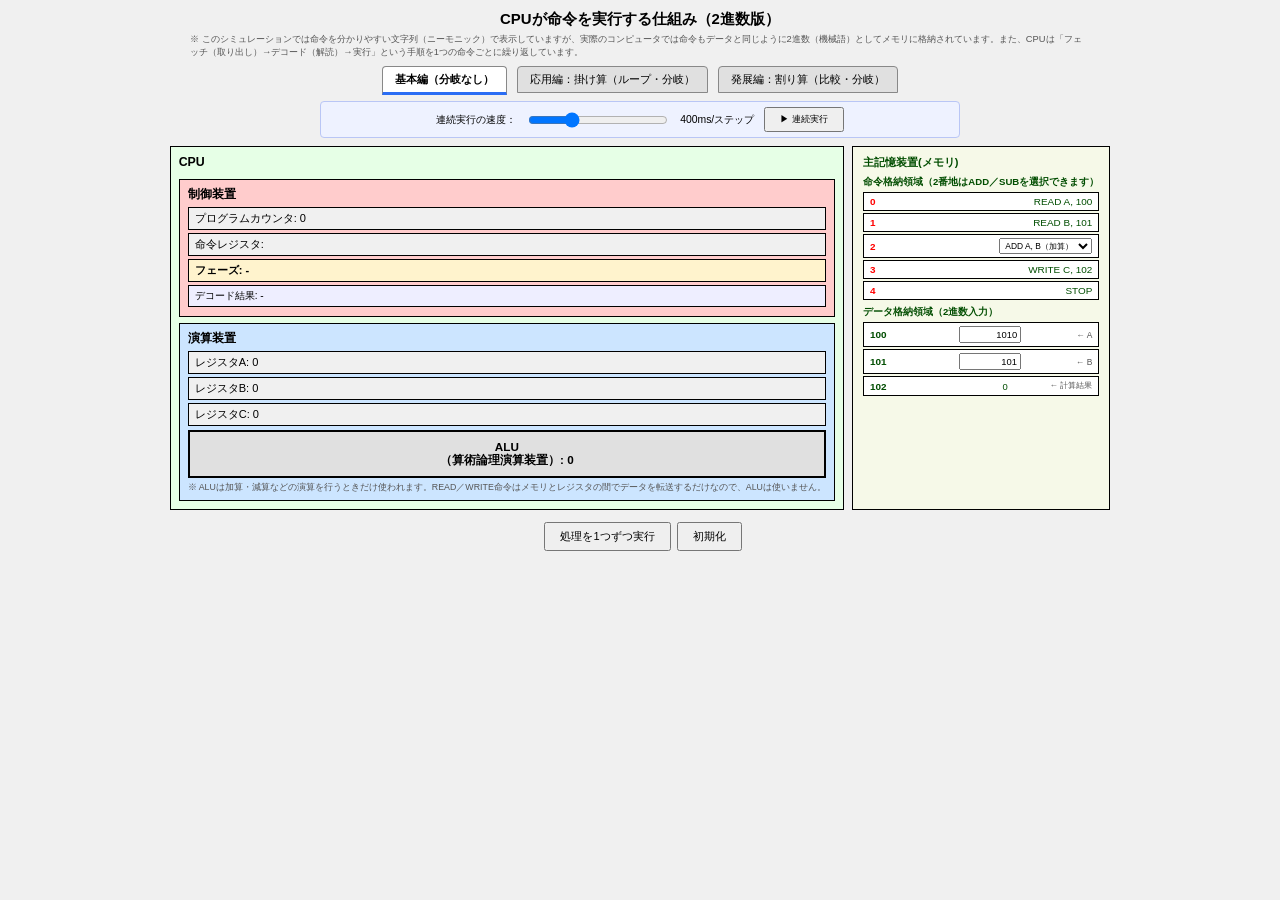
==== calculater.html @ 7f44ec4a "Add files via upload" ====
<!DOCTYPE html>
<html lang="ja">
<head>
<meta charset="UTF-8">
<meta name="viewport" content="width=device-width, initial-scale=1.0">
<title>CPUが命令を実行する仕組み（2進数版）</title>
<style>
    * {box-sizing: border-box;}
    body {font-family: Arial, sans-serif;text-align: center;background-color: #f0f0f0;font-size: 13px;margin: 0;padding: 6px 10px;}
    h1 {font-size: 1.15em;margin: 4px 0;}
    h2 {margin: 0 0 4px;font-size: 0.95em;}
    h3 {margin: 6px 0 3px;font-size: 0.82em;}
    #note {max-width: 900px;margin: 4px auto 0;color: #555;font-size: 0.72em;text-align: left;line-height: 1.35;}
    .tab-buttons {margin-top: 8px;}
    .tab-btn {padding: 5px 12px;margin: 0 3px;font-size: 0.85em;border: 1px solid #888;background-color: #e0e0e0;cursor: pointer;border-radius: 4px 4px 0 0;}
    .tab-btn.active {background-color: #fff;border-bottom: 3px solid #2a6df4;font-weight: bold;}
    .tab-panel[hidden] {display: none;}
    .run-controls {display: flex;align-items: center;justify-content: center;gap: 10px;margin: 6px auto 0;padding: 5px 10px;background-color: #eef2ff;border: 1px solid #b9c6f5;border-radius: 4px;max-width: 640px;font-size: 0.8em;}
    .run-controls input[type="range"] {width: 140px;vertical-align: middle;}
    #playBtn {padding: 4px 14px;font-size: 0.9em;cursor: pointer;}
    .panel-note {max-width: 900px;margin: 6px auto 0;color: #444;font-size: 0.72em;text-align: left;background-color: #fffbe6;border: 1px solid #e0d38a;padding: 5px 8px;border-radius: 4px;line-height: 1.35;}
    .simulation {display: flex;justify-content: center;margin-top: 8px;flex-wrap: wrap;gap: 8px;}
    .cpu-box, .memory-box {border: 1px solid #000;padding: 8px;margin: 0;background-color: #fff;min-width: 175px;text-align: left;}
    .cpu-box {display: flex;flex-direction: column;background-color: #e6ffe6;gap: 6px;}
    .control-unit, .alu-container {border: 1px solid #000;padding: 6px 8px;margin: 0;background-color: #fff;min-width: 165px;}
    .control-unit {background-color: #ffcccc;}
    .alu-container {background-color: #cce5ff;}
    .memory-box {background-color: #f6f9e8;color: #004d00;padding: 8px 10px;font-size: 0.9em;min-width: 230px;}
    .memory-box .memory-cell {display: flex;align-items: center;justify-content: space-between;border: 1px solid #000;padding: 3px 6px;margin: 2px 0;background-color: #fff;font-size: 0.85em;}
    .memory-box .address {width: 34px;color: #ff0000;font-weight: bold;}
    .highlight {animation: blink 1s step-start infinite;}
    @keyframes blink {50% {background-color: yellow;}}
    .memory-box .data-input {display: flex;justify-content: space-between;align-items: center;border: 1px solid #000;padding: 3px 6px;margin: 2px 0;background-color: #fff;font-size: 0.85em;gap: 4px;}
    .memory-box .data-input span:first-child {width: 34px;font-weight: bold;}
    .memory-box .data-input input, .memory-box .data-input span.mem-out {width: 62px;text-align: right;font-size: 0.95em;}
    .op-select {font-family: inherit;font-size: 0.85em;padding: 1px;}
    .register {margin: 3px 0;padding: 3px 6px;border: 1px solid #000;background-color: #f0f0f0;font-size: 0.85em;}
    .phase-indicator {font-weight: bold;background-color: #fff3cd;}
    .decoded-info {font-size: 0.78em;background-color: #eef;text-align: left;}
    .alu {border: 2px solid #000;padding: 8px;margin-top: 4px;text-align: center;font-weight: bold;background-color: #e0e0e0;font-size: 0.9em;}
    .alu-note {font-size: 0.68em;color: #555;margin: 4px 0 0;text-align: left;line-height: 1.3;}
    button.step-btn {padding: 5px 14px;margin-top: 6px;margin-left: 6px;font-size: 0.85em;}
    .button-container {display: flex;justify-content: center;margin-top: 6px;}
</style>
</head>
<body>
<h1>CPUが命令を実行する仕組み（2進数版）</h1>
<p id="note">※ このシミュレーションでは命令を分かりやすい文字列（ニーモニック）で表示していますが、実際のコンピュータでは命令もデータと同じように2進数（機械語）としてメモリに格納されています。また、CPUは「フェッチ（取り出し）→デコード（解読）→実行」という手順を1つの命令ごとに繰り返しています。</p>

<div class="tab-buttons">
    <button id="tabBtnA" class="tab-btn active" onclick="showTab('a')">基本編（分岐なし）</button>
    <button id="tabBtnB" class="tab-btn" onclick="showTab('b')">応用編：掛け算（ループ・分岐）</button>
    <button id="tabBtnC" class="tab-btn" onclick="showTab('c')">発展編：割り算（比較・分岐）</button>
</div>

<div class="run-controls">
    <span>連続実行の速度：</span>
    <input type="range" id="speedRange" min="80" max="1200" step="20" value="400" oninput="onSpeedChange()">
    <span id="speedLabel">400ms/ステップ</span>
    <button id="playBtn" onclick="togglePlay()">▶ 連続実行</button>
</div>

<!-- ================= 基本編 ================= -->
<div id="a_panel" class="tab-panel">
    <div class="simulation">
        <div class="cpu-box">
            <h2>CPU</h2>
            <div class="control-unit">
                <h2>制御装置</h2>
                <div id="a_programCounter" class="register">プログラムカウンタ: <span id="a_pcValue">0</span></div>
                <div id="a_instructionRegister" class="register">命令レジスタ: <span id="a_irValue"></span></div>
                <div class="register phase-indicator">フェーズ: <span id="a_phaseValue">-</span></div>
                <div class="register decoded-info">デコード結果: <span id="a_decodedValue">-</span></div>
            </div>

            <div class="alu-container">
                <h2>演算装置</h2>
                <div id="a_registerA" class="register">レジスタA: <span id="a_valueA">0</span></div>
                <div id="a_registerB" class="register">レジスタB: <span id="a_valueB">0</span></div>
                <div id="a_registerC" class="register">レジスタC: <span id="a_valueC">0</span></div>
                <div id="a_alu" class="alu">ALU <br>（算術論理演算装置）: <span id="a_result">0</span></div>
                <p class="alu-note">※ ALUは加算・減算などの演算を行うときだけ使われます。READ／WRITE命令はメモリとレジスタの間でデータを転送するだけなので、ALUは使いません。</p>
            </div>
        </div>

        <div id="a_memory" class="memory-box">
            <h2>主記憶装置(メモリ)</h2>
            <h3>命令格納領域（2番地はADD／SUBを選択できます）</h3>
            <div class="memory-cell"><span class="address">0</span><span class="instruction">READ A, 100</span></div>
            <div class="memory-cell"><span class="address">1</span><span class="instruction">READ B, 101</span></div>
            <div class="memory-cell"><span class="address">2</span><span class="instruction">
                <select id="a_opSelect" class="op-select">
                    <option value="ADD A, B">ADD A, B（加算）</option>
                    <option value="SUB A, B">SUB A, B（減算）</option>
                </select>
            </span></div>
            <div class="memory-cell"><span class="address">3</span><span class="instruction">WRITE C, 102</span></div>
            <div class="memory-cell"><span class="address">4</span><span class="instruction">STOP</span></div>

            <h3>データ格納領域（2進数入力）</h3>
            <div id="a_dataInput100" class="data-input">
                <span>100</span><input type="text" id="a_mem100" value="1010">
                <span style="width:auto;font-weight:normal;font-size:0.85em;color:#555;">← A</span>
            </div>
            <div id="a_dataInput101" class="data-input">
                <span>101</span><input type="text" id="a_mem101" value="101">
                <span style="width:auto;font-weight:normal;font-size:0.85em;color:#555;">← B</span>
            </div>
            <div id="a_dataInput102" class="data-input">
                <span>102</span><span class="mem-out" id="a_mem102">0</span>
                <span style="width:auto;font-weight:normal;font-size:0.85em;color:#555;">← 計算結果</span>
            </div>
        </div>
    </div>

    <div class="button-container">
        <button class="step-btn" onclick="stopPlay(); simA.next();">処理を1つずつ実行</button>
        <button class="step-btn" onclick="stopPlay(); simA.reset();">初期化</button>
    </div>
</div>

<!-- ================= 応用編 ================= -->
<div id="b_panel" class="tab-panel" hidden>
    <p class="panel-note">※ 応用編では「ACC（レジスタCに加算して累積）」「DEC（レジスタを1減らす）」「JNZ（レジスタが0でなければ指定アドレスへジャンプ）」という命令を追加しています。JNZが実行されると、フェッチの直後に一度更新されたはずのプログラムカウンタ(PC)が、命令の実行結果（レジスタDの値）によって再び書き換えられます。この「PCが書き換わることで同じ命令を繰り返し実行できる」という点が、ループ処理の正体であり、PCレジスタの本当の役割です。このプログラムはB(加算する値)をD(回数)だけレジスタCに繰り返し足し込む処理で、実行のたびにCの値が2進数で増えていく様子が見えます（B×Dの掛け算を足し算の繰り返しで計算しています）。</p>
    <div class="simulation">
        <div class="cpu-box">
            <h2>CPU</h2>
            <div class="control-unit">
                <h2>制御装置</h2>
                <div id="b_programCounter" class="register">プログラムカウンタ: <span id="b_pcValue">0</span></div>
                <div id="b_instructionRegister" class="register">命令レジスタ: <span id="b_irValue"></span></div>
                <div class="register phase-indicator">フェーズ: <span id="b_phaseValue">-</span></div>
                <div class="register decoded-info">デコード結果: <span id="b_decodedValue">-</span></div>
            </div>

            <div class="alu-container">
                <h2>演算装置</h2>
                <div id="b_registerB" class="register">レジスタB（加算する値）: <span id="b_valueB">0</span></div>
                <div id="b_registerC" class="register">レジスタC（累積結果）: <span id="b_valueC">0</span></div>
                <div id="b_registerD" class="register">レジスタD（ループ用カウンタ）: <span id="b_valueD">0</span></div>
                <div id="b_alu" class="alu">ALU <br>（算術論理演算装置）: <span id="b_result">0</span></div>
                <p class="alu-note">※ ALUは加算などの演算を行うときだけ使われます。ACC（Cへ累積）とDEC（1減らす）はALUを使いますが、READ／WRITEはメモリとレジスタの間でデータを転送するだけなのでALUは使いません。</p>
            </div>
        </div>

        <div id="b_memory" class="memory-box">
            <h2>主記憶装置(メモリ)</h2>
            <h3>命令格納領域</h3>
            <div class="memory-cell"><span class="address">0</span><span class="instruction">READ D, 101</span></div>
            <div class="memory-cell"><span class="address">1</span><span class="instruction">READ B, 100</span></div>
            <div class="memory-cell"><span class="address">2</span><span class="instruction">ACC B</span></div>
            <div class="memory-cell"><span class="address">3</span><span class="instruction">DEC D</span></div>
            <div class="memory-cell"><span class="address">4</span><span class="instruction">JNZ D, 2</span></div>
            <div class="memory-cell"><span class="address">5</span><span class="instruction">WRITE C, 102</span></div>
            <div class="memory-cell"><span class="address">6</span><span class="instruction">STOP</span></div>

            <h3>データ格納領域（2進数入力）</h3>
            <div id="b_dataInput100" class="data-input">
                <span>100</span><input type="text" id="b_mem100" value="10">
                <span style="width:auto;font-weight:normal;font-size:0.85em;color:#555;">← 加算する値(B)</span>
            </div>
            <div id="b_dataInput101" class="data-input">
                <span>101</span><input type="text" id="b_mem101" value="11">
                <span style="width:auto;font-weight:normal;font-size:0.85em;color:#555;">← 繰り返し回数(D)</span>
            </div>
            <div id="b_dataInput102" class="data-input">
                <span>102</span><span class="mem-out" id="b_mem102">0</span>
            </div>
        </div>
    </div>

    <div class="button-container">
        <button class="step-btn" onclick="stopPlay(); simB.next();">処理を1つずつ実行</button>
        <button class="step-btn" onclick="stopPlay(); simB.reset();">初期化</button>
    </div>
</div>

<!-- ================= 発展編2（割り算） ================= -->
<div id="c_panel" class="tab-panel" hidden>
    <p class="panel-note">※ 割り算には「JGE（比較して以上ならジャンプ）」「SUBR（引き算した値でレジスタ自身を上書き）」「INC（レジスタを1増やす）」という命令を使います。考え方は「余りが割る数以上である間、引き算を繰り返し、引けた回数を数える」というものです（筆算の代わりに、コンピュータは引き算の繰り返しで割り算をしています）。なお、SUB（基本編）は2つのレジスタの値をCという別のレジスタへ書き出す方式でしたが、このSUBRは1つ目のレジスタ自身を更新する方式です。実際のCPUの命令にも、この2つの書き方（別のレジスタに結果を出す方式／自分自身を更新する方式）の両方が存在します。</p>
    <div class="simulation">
        <div class="cpu-box">
            <h2>CPU</h2>
            <div class="control-unit">
                <h2>制御装置</h2>
                <div id="c_programCounter" class="register">プログラムカウンタ: <span id="c_pcValue">0</span></div>
                <div id="c_instructionRegister" class="register">命令レジスタ: <span id="c_irValue"></span></div>
                <div class="register phase-indicator">フェーズ: <span id="c_phaseValue">-</span></div>
                <div class="register decoded-info">デコード結果: <span id="c_decodedValue">-</span></div>
            </div>

            <div class="alu-container">
                <h2>演算装置</h2>
                <div id="c_registerR" class="register">レジスタR（被除数→余り）: <span id="c_valueR">0</span></div>
                <div id="c_registerB" class="register">レジスタB（除数）: <span id="c_valueB">0</span></div>
                <div id="c_registerQ" class="register">レジスタQ（商）: <span id="c_valueQ">0</span></div>
                <div id="c_alu" class="alu">ALU <br>（算術論理演算装置）: <span id="c_result">0</span></div>
                <p class="alu-note">※ ALUは減算（SUBR）・加算（INC）・比較（JGE）を行うときだけ使われます。READ／WRITEはメモリとレジスタの間でデータを転送するだけなのでALUは使いません。</p>
            </div>
        </div>

        <div id="c_memory" class="memory-box">
            <h2>主記憶装置(メモリ)</h2>
            <h3>命令格納領域</h3>
            <div class="memory-cell"><span class="address">0</span><span class="instruction">READ R, 100</span></div>
            <div class="memory-cell"><span class="address">1</span><span class="instruction">READ B, 101</span></div>
            <div class="memory-cell"><span class="address">2</span><span class="instruction">SUBR R, B</span></div>
            <div class="memory-cell"><span class="address">3</span><span class="instruction">INC Q</span></div>
            <div class="memory-cell"><span class="address">4</span><span class="instruction">JGE R, B, 2</span></div>
            <div class="memory-cell"><span class="address">5</span><span class="instruction">WRITE Q, 102</span></div>
            <div class="memory-cell"><span class="address">6</span><span class="instruction">WRITE R, 103</span></div>
            <div class="memory-cell"><span class="address">7</span><span class="instruction">STOP</span></div>

            <h3>データ格納領域（2進数入力）</h3>
            <div id="c_dataInput100" class="data-input">
                <span>100</span><input type="text" id="c_mem100" value="1101">
                <span style="width:auto;font-weight:normal;font-size:0.85em;color:#555;">← 被除数</span>
            </div>
            <div id="c_dataInput101" class="data-input">
                <span>101</span><input type="text" id="c_mem101" value="100">
                <span style="width:auto;font-weight:normal;font-size:0.85em;color:#555;">← 除数</span>
            </div>
            <div id="c_dataInput102" class="data-input">
                <span>102</span><span class="mem-out" id="c_mem102">0</span>
                <span style="width:auto;font-weight:normal;font-size:0.85em;color:#555;">← 商</span>
            </div>
            <div id="c_dataInput103" class="data-input">
                <span>103</span><span class="mem-out" id="c_mem103">0</span>
                <span style="width:auto;font-weight:normal;font-size:0.85em;color:#555;">← 余り</span>
            </div>
        </div>
    </div>

    <div class="button-container">
        <button class="step-btn" onclick="stopPlay(); simC.next();">処理を1つずつ実行</button>
        <button class="step-btn" onclick="stopPlay(); simC.reset();">初期化</button>
    </div>
</div>

<script>
// ============================================================
// タブ切り替え
// ============================================================
let currentSim = null; // 「連続実行」が対象にするシミュレータ（表示中のタブ）

function showTab(which) {
    stopPlay();
    document.getElementById('a_panel').hidden = (which !== 'a');
    document.getElementById('b_panel').hidden = (which !== 'b');
    document.getElementById('c_panel').hidden = (which !== 'c');
    document.getElementById('tabBtnA').classList.toggle('active', which === 'a');
    document.getElementById('tabBtnB').classList.toggle('active', which === 'b');
    document.getElementById('tabBtnC').classList.toggle('active', which === 'c');
    currentSim = (which === 'a') ? simA : (which === 'b') ? simB : simC;
}

// ============================================================
// 連続実行（速度スケール＋開始/停止）
// ============================================================
let playTimer = null;

function onSpeedChange() {
    const ms = document.getElementById('speedRange').value;
    document.getElementById('speedLabel').innerText = ms + 'ms/ステップ';
    if (playTimer) { // 再生中なら新しい速度で再スタート
        stopPlay(true);
        startPlay();
    }
}

function togglePlay() {
    if (playTimer) { stopPlay(); } else { startPlay(); }
}

function startPlay() {
    if (!currentSim || playTimer) return;
    const delay = parseInt(document.getElementById('speedRange').value, 10);
    document.getElementById('playBtn').innerText = '■ 停止';
    playTimer = setInterval(() => {
        if (!currentSim) { stopPlay(); return; }
        currentSim.next(true);
        if (currentSim.isDone()) { stopPlay(); }
    }, delay);
}

function stopPlay(keepLabel) {
    if (playTimer) { clearInterval(playTimer); playTimer = null; }
    if (!keepLabel) { document.getElementById('playBtn').innerText = '▶ 連続実行'; }
}

// ============================================================
// 命令のデコード（オペコード＋オペランドの意味を日本語で表示）
// ============================================================
function decodeInstruction(text) {
    const parts = text.split(/\s+(.+)/);
    const opcode = parts[0];
    const operands = parts[1] ? parts[1].split(',').map(s => s.trim()) : [];

    switch (opcode) {
        case 'READ':
            return `オペコード：READ（読み込み） ／ 意味：アドレス${operands[1]}の値 → レジスタ${operands[0]}`;
        case 'ADD':
            return `オペコード：ADD（加算） ／ 意味：レジスタ${operands[0]} + レジスタ${operands[1]} → レジスタC`;
        case 'ACC':
            return `オペコード：ACC（累積加算） ／ 意味：レジスタC + レジスタ${operands[0]} → レジスタC（Cを更新）`;
        case 'SUB':
            return `オペコード：SUB（減算） ／ 意味：レジスタ${operands[0]} − レジスタ${operands[1]} → レジスタC`;
        case 'SUBR':
            return `オペコード：SUBR（減算・上書き） ／ 意味：レジスタ${operands[0]} − レジスタ${operands[1]} → レジスタ${operands[0]}（${operands[0]}を更新）`;
        case 'INC':
            return `オペコード：INC（1増やす） ／ 意味：レジスタ${operands[0]} + 1 → レジスタ${operands[0]}`;
        case 'JGE':
            return `オペコード：JGE（以上ならジャンプ） ／ 意味：レジスタ${operands[0]} が レジスタ${operands[1]} 以上なら${operands[2]}番地へジャンプ（PCを書き換える）`;
        case 'WRITE':
            return `オペコード：WRITE（書き込み） ／ 意味：レジスタ${operands[0]}の値 → アドレス${operands[1]}`;
        case 'DEC':
            return `オペコード：DEC（1減らす） ／ 意味：レジスタ${operands[0]} − 1 → レジスタ${operands[0]}`;
        case 'JNZ':
            return `オペコード：JNZ（0でなければジャンプ） ／ 意味：レジスタ${operands[0]}が0でなければ${operands[1]}番地へジャンプ（PCを書き換える）`;
        case 'STOP':
            return `オペコード：STOP（停止） ／ 意味：プログラムの実行を終了`;
        default:
            return '';
    }
}

// ============================================================
// 命令ごとの「実行」フェーズの処理（全タブで共有）
// rel: そのタブ・その命令の実行フェーズ内での相対ステップ番号（0始まり）
// ctx: {$, clearHl, setPhase, highlightDataAddress, advance, finish, silent}
// ============================================================
const OPCODE_HANDLERS = {
    READ(rel, [register, address], ctx) {
        switch (rel) {
            case 0:
                ctx.clearHl();
                ctx.setPhase("③ 実行：メモリからデータを取得");
                ctx.highlightDataAddress(`dataInput${address}`);
                ctx.advance(); break;
            case 1:
                ctx.clearHl();
                ctx.setPhase("③ 実行：レジスタへ格納");
                { const v = ctx.$(`mem${address}`).value.trim();
                  ctx.$(`value${register}`).innerText = v; }
                ctx.$(`register${register}`).classList.add("highlight");
                ctx.finish(); break;
        }
    },
    ADD(rel, [r1, r2], ctx) {
        switch (rel) {
            case 0:
                ctx.clearHl();
                ctx.setPhase(`③ 実行：レジスタ${r1}・${r2}の値をALUへ送る`);
                ctx.$(`register${r1}`).classList.add("highlight");
                ctx.$(`register${r2}`).classList.add("highlight");
                ctx.advance(); break;
            case 1:
                ctx.clearHl();
                ctx.setPhase("③ 実行：ALUで加算");
                { const a = parseInt(ctx.$(`value${r1}`).innerText, 2);
                  const b = parseInt(ctx.$(`value${r2}`).innerText, 2);
                  ctx.$('result').innerText = (a + b).toString(2); }
                ctx.$('alu').classList.add("highlight");
                ctx.advance(); break;
            case 2:
                ctx.clearHl();
                ctx.setPhase("③ 実行：結果をレジスタCへ格納");
                ctx.$('valueC').innerText = ctx.$('result').innerText;
                ctx.$('registerC').classList.add("highlight");
                ctx.finish(); break;
        }
    },
    SUB(rel, [r1, r2], ctx) {
        switch (rel) {
            case 0:
                ctx.clearHl();
                ctx.setPhase(`③ 実行：レジスタ${r1}・${r2}の値をALUへ送る`);
                ctx.$(`register${r1}`).classList.add("highlight");
                ctx.$(`register${r2}`).classList.add("highlight");
                ctx.advance(); break;
            case 1:
                ctx.clearHl();
                ctx.setPhase("③ 実行：ALUで減算");
                { const a = parseInt(ctx.$(`value${r1}`).innerText, 2);
                  const b = parseInt(ctx.$(`value${r2}`).innerText, 2);
                  ctx.$('result').innerText = Math.max(a - b, 0).toString(2); }
                ctx.$('alu').classList.add("highlight");
                ctx.advance(); break;
            case 2:
                ctx.clearHl();
                ctx.setPhase("③ 実行：結果をレジスタCへ格納");
                ctx.$('valueC').innerText = ctx.$('result').innerText;
                ctx.$('registerC').classList.add("highlight");
                ctx.finish(); break;
        }
    },
    SUBR(rel, [destReg, srcReg], ctx) {
        switch (rel) {
            case 0:
                ctx.clearHl();
                ctx.setPhase(`③ 実行：レジスタ${destReg}・${srcReg}の値をALUへ送る`);
                ctx.$(`register${destReg}`).classList.add("highlight");
                ctx.$(`register${srcReg}`).classList.add("highlight");
                ctx.advance(); break;
            case 1:
                ctx.clearHl();
                ctx.setPhase("③ 実行：ALUで減算");
                { const a = parseInt(ctx.$(`value${destReg}`).innerText, 2);
                  const b = parseInt(ctx.$(`value${srcReg}`).innerText, 2);
                  ctx.$('result').innerText = Math.max(a - b, 0).toString(2); }
                ctx.$('alu').classList.add("highlight");
                ctx.advance(); break;
            case 2:
                ctx.clearHl();
                ctx.setPhase(`③ 実行：結果をレジスタ${destReg}へ格納（上書き）`);
                ctx.$(`value${destReg}`).innerText = ctx.$('result').innerText;
                ctx.$(`register${destReg}`).classList.add("highlight");
                ctx.finish(); break;
        }
    },
    INC(rel, [register], ctx) {
        switch (rel) {
            case 0:
                ctx.clearHl();
                ctx.setPhase(`③ 実行：レジスタ${register}の値をALUへ送る`);
                ctx.$(`register${register}`).classList.add("highlight");
                ctx.advance(); break;
            case 1:
                ctx.clearHl();
                ctx.setPhase(`③ 実行：ALUで${register}+1を計算し格納`);
                { const v = parseInt(ctx.$(`value${register}`).innerText, 2);
                  const nv = v + 1;
                  ctx.$(`value${register}`).innerText = nv.toString(2);
                  ctx.$('result').innerText = nv.toString(2); }
                ctx.$('alu').classList.add("highlight");
                ctx.$(`register${register}`).classList.add("highlight");
                ctx.finish(); break;
        }
    },
    JGE(rel, [regA, regB, address], ctx) {
        switch (rel) {
            case 0:
                ctx.clearHl();
                ctx.setPhase(`③ 実行：レジスタ${regA}と${regB}の値を比較`);
                ctx.$(`register${regA}`).classList.add("highlight");
                ctx.$(`register${regB}`).classList.add("highlight");
                ctx.advance(); break;
            case 1: {
                const a = parseInt(ctx.$(`value${regA}`).innerText, 2);
                const b = parseInt(ctx.$(`value${regB}`).innerText, 2);
                ctx.clearHl();
                ctx.$(`register${regA}`).classList.add("highlight");
                ctx.$(`register${regB}`).classList.add("highlight");
                if (a >= b) {
                    ctx.setPhase(`③ 実行：${regA}≧${regB} → PCを${address}番地へ書き換えてジャンプ`);
                    ctx.finish(parseInt(address, 10));
                } else {
                    ctx.setPhase(`③ 実行：${regA}＜${regB} → ジャンプせず次の命令へ`);
                    ctx.finish();
                }
                break;
            }
        }
    },
    ACC(rel, [srcRegister], ctx) {
        switch (rel) {
            case 0:
                ctx.clearHl();
                ctx.setPhase(`③ 実行：レジスタC・${srcRegister}の値をALUへ送る`);
                ctx.$('registerC').classList.add("highlight");
                ctx.$(`register${srcRegister}`).classList.add("highlight");
                ctx.advance(); break;
            case 1:
                ctx.clearHl();
                ctx.setPhase("③ 実行：ALUで加算（Cに累積）");
                { const c = parseInt(ctx.$('valueC').innerText, 2);
                  const s = parseInt(ctx.$(`value${srcRegister}`).innerText, 2);
                  ctx.$('result').innerText = (c + s).toString(2); }
                ctx.$('alu').classList.add("highlight");
                ctx.advance(); break;
            case 2:
                ctx.clearHl();
                ctx.setPhase("③ 実行：更新した値をレジスタCへ格納");
                ctx.$('valueC').innerText = ctx.$('result').innerText;
                ctx.$('registerC').classList.add("highlight");
                ctx.finish(); break;
        }
    },
    WRITE(rel, [register, address], ctx) {
        switch (rel) {
            case 0:
                ctx.clearHl();
                ctx.setPhase("③ 実行：レジスタの値を読み出す");
                ctx.$(`register${register}`).classList.add("highlight");
                ctx.advance(); break;
            case 1:
                ctx.clearHl();
                ctx.setPhase("③ 実行：メモリへ書き込み");
                { const v = ctx.$(`value${register}`).innerText;
                  ctx.$(`mem${address}`).innerText = v; }
                ctx.highlightDataAddress(`dataInput${address}`);
                ctx.finish(); break;
        }
    },
    DEC(rel, [register], ctx) {
        switch (rel) {
            case 0:
                ctx.clearHl();
                ctx.setPhase(`③ 実行：レジスタ${register}の値をALUへ送る`);
                ctx.$(`register${register}`).classList.add("highlight");
                ctx.advance(); break;
            case 1:
                ctx.clearHl();
                ctx.setPhase(`③ 実行：ALUで${register}−1を計算し格納`);
                { const v = parseInt(ctx.$(`value${register}`).innerText, 2);
                  const nv = Math.max(v - 1, 0);
                  ctx.$(`value${register}`).innerText = nv.toString(2);
                  ctx.$('result').innerText = nv.toString(2); }
                ctx.$('alu').classList.add("highlight");
                ctx.$(`register${register}`).classList.add("highlight");
                ctx.finish(); break;
        }
    },
    JNZ(rel, [register, address], ctx) {
        switch (rel) {
            case 0:
                ctx.clearHl();
                ctx.setPhase(`③ 実行：レジスタ${register}が0かどうかを確認`);
                ctx.$(`register${register}`).classList.add("highlight");
                ctx.advance(); break;
            case 1: {
                const v = parseInt(ctx.$(`value${register}`).innerText, 2);
                ctx.clearHl();
                ctx.$(`register${register}`).classList.add("highlight");
                if (v !== 0) {
                    ctx.setPhase(`③ 実行：${register}≠0 → PCを${address}番地へ書き換えてジャンプ`);
                    ctx.finish(parseInt(address, 10));
                } else {
                    ctx.setPhase(`③ 実行：${register}=0 → ジャンプせず次の命令へ`);
                    ctx.finish();
                }
                break;
            }
        }
    },
    STOP(rel, operands, ctx) {
        switch (rel) {
            case 0:
                ctx.clearHl();
                ctx.finish();
                if (ctx.silent) {
                    ctx.setPhase("③ 実行：プログラムの実行を終了（自動停止しました）");
                } else {
                    ctx.setPhase("③ 実行：プログラムの実行を終了");
                    alert("プログラムが終了しました。");
                }
                break;
        }
    }
};

// ============================================================
// シミュレータ本体（prefixごとに独立した状態を持つ）
// instructions の各要素は 文字列 または 関数（呼び出すと現在の文字列を返す＝プルダウン対応）
// ============================================================
function createSimulator(prefix, instructions, registers, resetDefaults) {
    let step = 0;
    let subStep = 0;
    let currentInstrText = '';
    const $ = id => document.getElementById(prefix + id);
    const panel = document.getElementById(prefix + 'panel');

    function resolveInstr(idx) {
        const raw = instructions[idx];
        return (typeof raw === 'function') ? raw() : raw;
    }

    function clearHl() {
        panel.querySelectorAll('.highlight').forEach(el => el.classList.remove('highlight'));
    }
    function setPhase(text) { $('phaseValue').innerText = text; }
    function highlightMemory(address) {
        const cell = panel.querySelector(`.memory-box .memory-cell:nth-child(${address + 3})`);
        if (cell) cell.classList.add('highlight');
    }
    function highlightDataAddress(id) {
        clearHl();
        const t = $(id);
        if (t) t.classList.add('highlight');
    }

    function next(silent) {
        const pcValueEl = $('pcValue');
        const irValueEl = $('irValue');
        const decodedValueEl = $('decodedValue');
        const pcEl = $('programCounter');
        const irEl = $('instructionRegister');

        if (step >= instructions.length) {
            if (!silent) { alert("プログラムが終了しました。"); }
            return;
        }
        const currentPC = step;

        // ---- 共通のフェッチ・デコード処理 ----
        if (subStep <= 4) {
            switch (subStep) {
                case 0:
                    clearHl();
                    setPhase("① フェッチ：PCが指す命令アドレスを確認");
                    pcEl.classList.add("highlight");
                    subStep++; return;
                case 1:
                    clearHl();
                    setPhase("① フェッチ：メモリから命令を読み出す");
                    highlightMemory(currentPC);
                    subStep++; return;
                case 2:
                    clearHl();
                    setPhase("① フェッチ：命令レジスタ(IR)へ格納");
                    currentInstrText = resolveInstr(currentPC);
                    irValueEl.innerText = currentInstrText;
                    irEl.classList.add("highlight");
                    subStep++; return;
                case 3:
                    clearHl();
                    setPhase("① フェッチ完了：PCを次の命令アドレスへ更新");
                    pcValueEl.innerText = currentPC + 1;
                    pcEl.classList.add("highlight");
                    subStep++; return;
                case 4:
                    clearHl();
                    setPhase("② デコード：命令を解読中");
                    decodedValueEl.innerText = decodeInstruction(currentInstrText);
                    irEl.classList.add("highlight");
                    subStep++; return;
            }
        }

        // ---- 命令ごとの実行処理 ----
        const text = currentInstrText;
        const parts = text.split(/\s+(.+)/);
        const opcode = parts[0];
        const operands = parts[1] ? parts[1].split(',').map(s => s.trim()) : [];
        const relStep = subStep - 5;

        function finish(nextIndexOverride) {
            const n = (nextIndexOverride !== undefined) ? nextIndexOverride : currentPC + 1;
            step = n;
            pcValueEl.innerText = n;
            subStep = 0;
            decodedValueEl.innerText = '-';
        }
        function advance() { subStep++; }

        const handler = OPCODE_HANDLERS[opcode];
        if (handler) {
            handler(relStep, operands, { $, clearHl, setPhase, highlightDataAddress, advance, finish, silent: !!silent });
        }
    }

    function reset() {
        step = 0; subStep = 0; clearHl();
        $('pcValue').innerText = '0';
        $('irValue').innerText = '';
        $('phaseValue').innerText = '-';
        $('decodedValue').innerText = '-';
        registers.forEach(r => { $(`value${r}`).innerText = '0'; });
        $('result').innerText = '0';
        resetDefaults.forEach(id => { $(id).innerText = '0'; });
    }

    function isDone() { return step >= instructions.length; }

    return { next, reset, isDone };
}

// ============================================================
// 基本編（分岐なし・シーケンシャル実行のみ／2番地はADD・SUBを選択式に）
// ============================================================
const simA = createSimulator(
    'a_',
    ["READ A, 100", "READ B, 101", () => document.getElementById('a_opSelect').value, "WRITE C, 102", "STOP"],
    ['A', 'B', 'C'],
    ['mem102']
);

// ============================================================
// 応用編（ループ／分岐：DEC・JNZでPCを書き換える）
// ============================================================
const simB = createSimulator(
    'b_',
    ["READ D, 101", "READ B, 100", "ACC B", "DEC D", "JNZ D, 2", "WRITE C, 102", "STOP"],
    ['B', 'C', 'D'],
    ['mem102']
);

// ============================================================
// 発展編2（割り算：繰り返し引き算＋比較分岐でR÷Bの商Qと余りRを求める）
// ============================================================
const simC = createSimulator(
    'c_',
    ["READ R, 100", "READ B, 101", "SUBR R, B", "INC Q", "JGE R, B, 2", "WRITE Q, 102", "WRITE R, 103", "STOP"],
    ['R', 'B', 'Q'],
    ['mem102', 'mem103']
);

// 初期タブ（基本編）を連続実行の対象に設定
currentSim = simA;
</script>
</body>
</html>
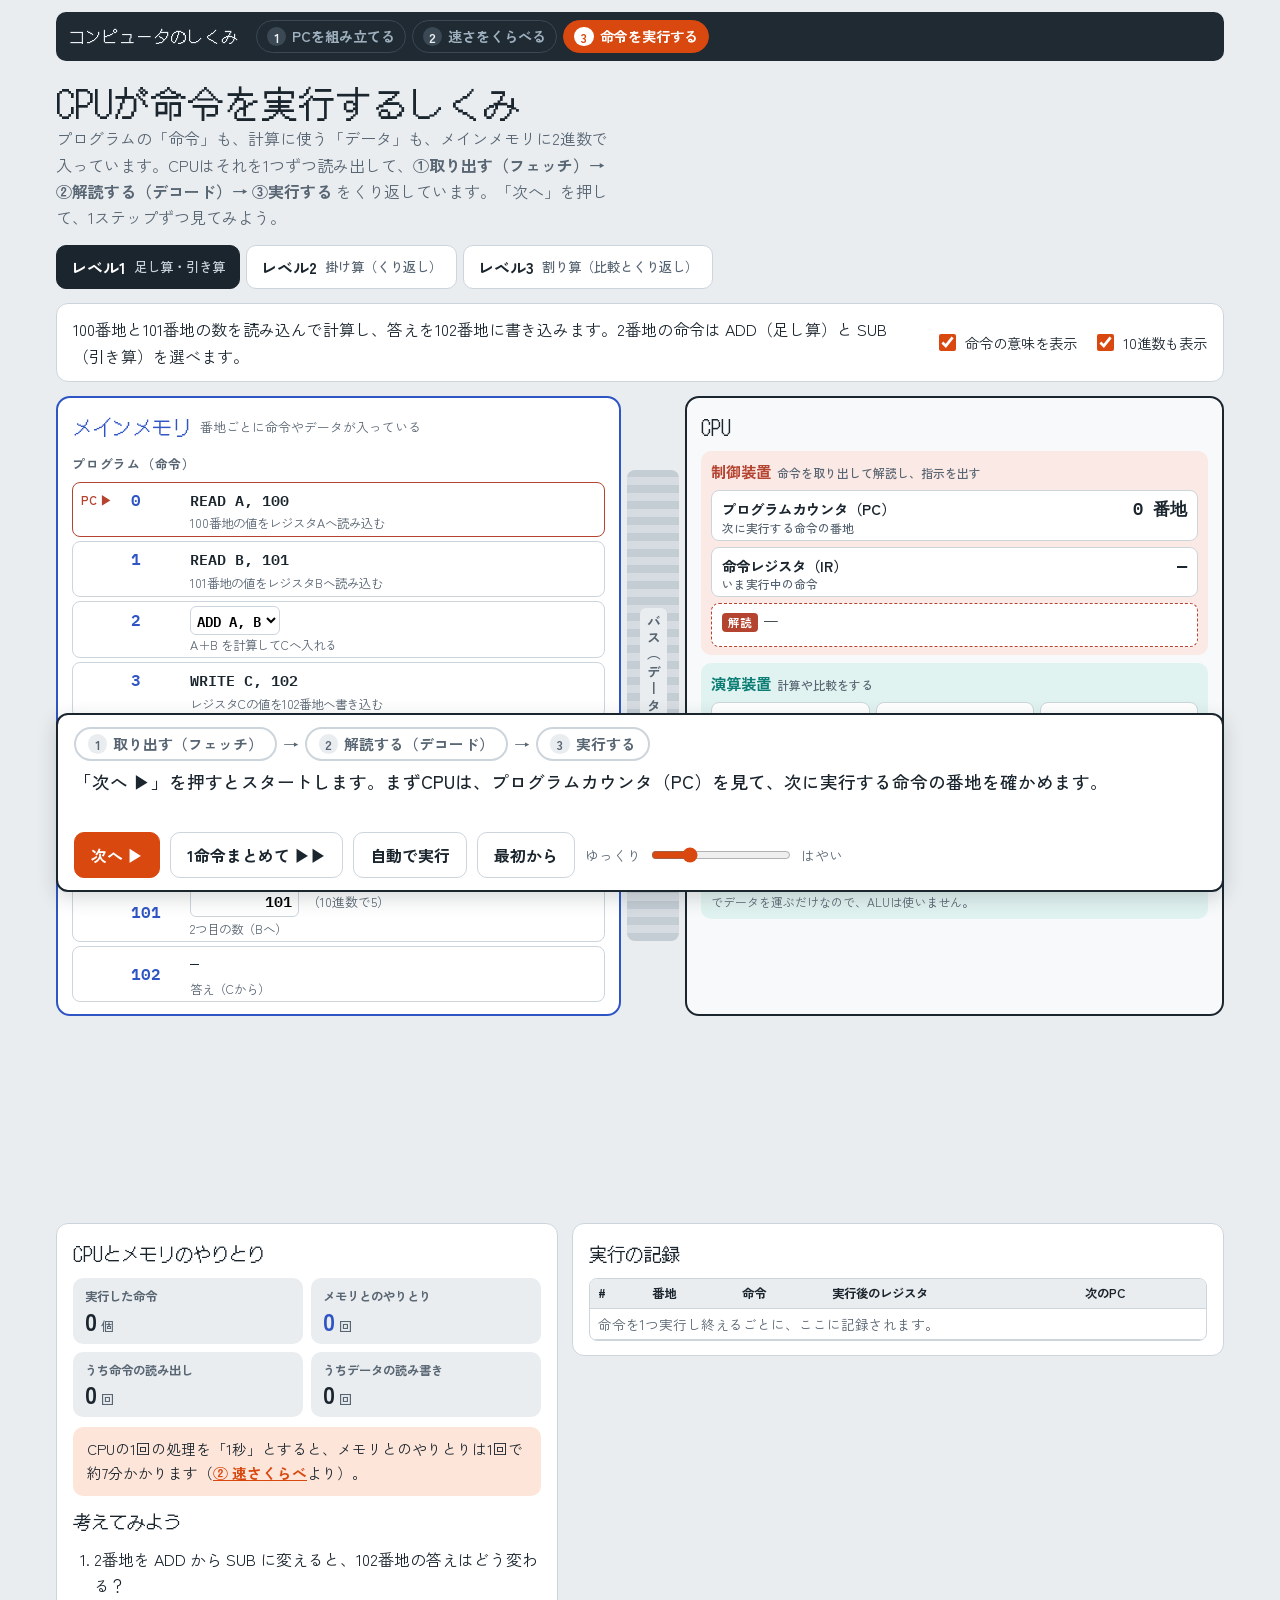
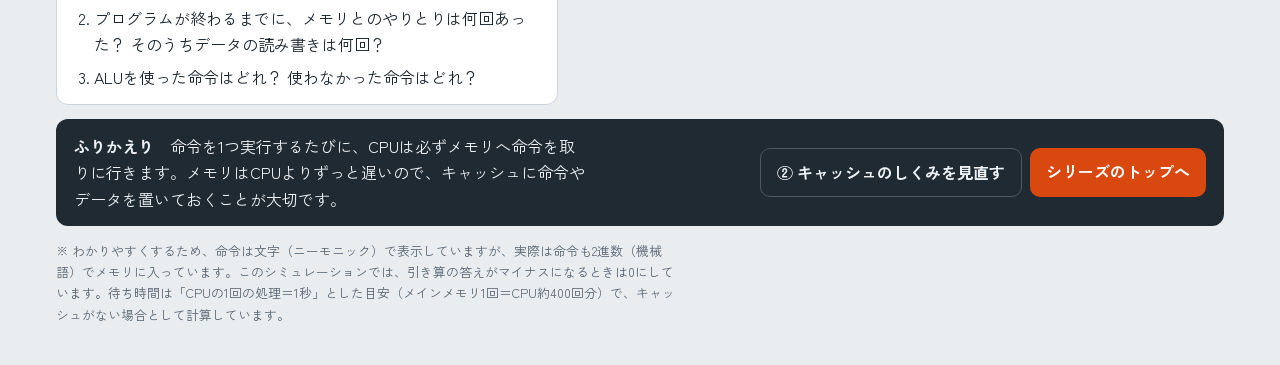
==== commit 3900578b: "Add files via upload" ====
--- a/calculater.html
+++ b/calculater.html
@@ -1,712 +1,761 @@
 <!DOCTYPE html>
 <html lang="ja">
 <head>
-<meta charset="UTF-8">
-<meta name="viewport" content="width=device-width, initial-scale=1.0">
-<title>CPUが命令を実行する仕組み（2進数版）</title>
+<meta charset="utf-8">
+<meta name="viewport" content="width=device-width, initial-scale=1, viewport-fit=cover">
+<meta name="description" content="CPUがメインメモリから命令とデータを読み出し、フェッチ・デコード・実行をくり返す様子を1ステップずつ見られるシミュレータ">
+<title>CPUが命令を実行するしくみ</title>
+<link rel="preconnect" href="https://fonts.googleapis.com">
+<link rel="preconnect" href="https://fonts.gstatic.com" crossorigin>
+<link rel="stylesheet" href="https://fonts.googleapis.com/css2?family=DotGothic16&family=IBM+Plex+Mono:wght@500;600&family=Zen+Kaku+Gothic+New:wght@400;500;700&display=swap">
 <style>
-    * {box-sizing: border-box;}
-    body {font-family: Arial, sans-serif;text-align: center;background-color: #f0f0f0;font-size: 13px;margin: 0;padding: 6px 10px;}
-    h1 {font-size: 1.15em;margin: 4px 0;}
-    h2 {margin: 0 0 4px;font-size: 0.95em;}
-    h3 {margin: 6px 0 3px;font-size: 0.82em;}
-    #note {max-width: 900px;margin: 4px auto 0;color: #555;font-size: 0.72em;text-align: left;line-height: 1.35;}
-    .tab-buttons {margin-top: 8px;}
-    .tab-btn {padding: 5px 12px;margin: 0 3px;font-size: 0.85em;border: 1px solid #888;background-color: #e0e0e0;cursor: pointer;border-radius: 4px 4px 0 0;}
-    .tab-btn.active {background-color: #fff;border-bottom: 3px solid #2a6df4;font-weight: bold;}
-    .tab-panel[hidden] {display: none;}
-    .run-controls {display: flex;align-items: center;justify-content: center;gap: 10px;margin: 6px auto 0;padding: 5px 10px;background-color: #eef2ff;border: 1px solid #b9c6f5;border-radius: 4px;max-width: 640px;font-size: 0.8em;}
-    .run-controls input[type="range"] {width: 140px;vertical-align: middle;}
-    #playBtn {padding: 4px 14px;font-size: 0.9em;cursor: pointer;}
-    .panel-note {max-width: 900px;margin: 6px auto 0;color: #444;font-size: 0.72em;text-align: left;background-color: #fffbe6;border: 1px solid #e0d38a;padding: 5px 8px;border-radius: 4px;line-height: 1.35;}
-    .simulation {display: flex;justify-content: center;margin-top: 8px;flex-wrap: wrap;gap: 8px;}
-    .cpu-box, .memory-box {border: 1px solid #000;padding: 8px;margin: 0;background-color: #fff;min-width: 175px;text-align: left;}
-    .cpu-box {display: flex;flex-direction: column;background-color: #e6ffe6;gap: 6px;}
-    .control-unit, .alu-container {border: 1px solid #000;padding: 6px 8px;margin: 0;background-color: #fff;min-width: 165px;}
-    .control-unit {background-color: #ffcccc;}
-    .alu-container {background-color: #cce5ff;}
-    .memory-box {background-color: #f6f9e8;color: #004d00;padding: 8px 10px;font-size: 0.9em;min-width: 230px;}
-    .memory-box .memory-cell {display: flex;align-items: center;justify-content: space-between;border: 1px solid #000;padding: 3px 6px;margin: 2px 0;background-color: #fff;font-size: 0.85em;}
-    .memory-box .address {width: 34px;color: #ff0000;font-weight: bold;}
-    .highlight {animation: blink 1s step-start infinite;}
-    @keyframes blink {50% {background-color: yellow;}}
-    .memory-box .data-input {display: flex;justify-content: space-between;align-items: center;border: 1px solid #000;padding: 3px 6px;margin: 2px 0;background-color: #fff;font-size: 0.85em;gap: 4px;}
-    .memory-box .data-input span:first-child {width: 34px;font-weight: bold;}
-    .memory-box .data-input input, .memory-box .data-input span.mem-out {width: 62px;text-align: right;font-size: 0.95em;}
-    .op-select {font-family: inherit;font-size: 0.85em;padding: 1px;}
-    .register {margin: 3px 0;padding: 3px 6px;border: 1px solid #000;background-color: #f0f0f0;font-size: 0.85em;}
-    .phase-indicator {font-weight: bold;background-color: #fff3cd;}
-    .decoded-info {font-size: 0.78em;background-color: #eef;text-align: left;}
-    .alu {border: 2px solid #000;padding: 8px;margin-top: 4px;text-align: center;font-weight: bold;background-color: #e0e0e0;font-size: 0.9em;}
-    .alu-note {font-size: 0.68em;color: #555;margin: 4px 0 0;text-align: left;line-height: 1.3;}
-    button.step-btn {padding: 5px 14px;margin-top: 6px;margin-left: 6px;font-size: 0.85em;}
-    .button-container {display: flex;justify-content: center;margin-top: 6px;}
+/* Layout: 左にメインメモリ、中央にバス、右にCPU。下に「いま起きていること」と記録。シリーズ共通の配色 */
+:root {
+  --paper: #e9edf0; --panel: #ffffff; --ink: #1b252e; --muted: #586572; --line: #cdd5dc;
+  --accent: #d9480f; --accent-soft: #fde6d9; --ok: #2b8a3e; --bad: #c92a2a; --bad-soft: #fbe4e4;
+  --hud: #1f2a33; --hud-ink: #eef2f5; --hud-muted: #9fb0be;
+  --mem: #2f55c4; --mem-soft: #e6ecfb; --ctrl: #b4432f; --ctrl-soft: #fbe9e5; --alu: #0a7d74; --alu-soft: #e1f3f1;
+  --hl: #ffd43b; --hl-soft: #fff4c2;
+  --f-display: "DotGothic16", "Zen Kaku Gothic New", "Hiragino Sans", "Yu Gothic", sans-serif;
+  --f-body: "Zen Kaku Gothic New", "Hiragino Sans", "Yu Gothic", "Meiryo", sans-serif;
+  --f-code: "IBM Plex Mono", "Consolas", "Menlo", monospace;
+  color-scheme: light;
+}
+* { box-sizing: border-box; }
+html, body { margin: 0; }
+[hidden] { display: none !important; }
+body { background: var(--paper); color: var(--ink); font-family: var(--f-body); font-size: 16px; line-height: 1.65; }
+button, input, select { font: inherit; }
+.num { font-variant-numeric: tabular-nums; }
+.wrap { max-width: 1200px; margin: 0 auto; padding-inline: 16px; padding-block: 12px 40px; display: grid; gap: 14px; }
+
+.series { background: var(--hud); color: var(--hud-ink); border-radius: 10px; padding: 8px 12px; display: flex; flex-wrap: wrap; align-items: center; gap: 6px 14px; }
+.series .home { color: var(--hud-ink); font-family: var(--f-display); text-decoration: none; font-size: 1.05rem; margin-right: 4px; }
+.series ol { list-style: none; margin: 0; padding: 0; display: flex; flex-wrap: wrap; gap: 6px; }
+.series a.step { display: inline-flex; align-items: center; gap: 6px; color: var(--hud-muted); text-decoration: none; padding: 4px 10px; border-radius: 99px; font-size: .88rem; font-weight: 700; border: 1px solid #3b4955; }
+.series a.step b { display: inline-grid; place-items: center; width: 1.5em; height: 1.5em; border-radius: 50%; background: #3b4955; color: var(--hud-ink); font-size: .8rem; }
+.series a.step[aria-current="page"] { color: #fff; background: var(--accent); border-color: var(--accent); }
+.series a.step[aria-current="page"] b { background: #fff; color: var(--accent); }
+.series a:focus-visible { outline: 3px solid var(--hl); outline-offset: 2px; }
+
+h1 { font-family: var(--f-display); font-weight: 400; font-size: clamp(1.6rem, 4vw, 2.3rem); line-height: 1.25; margin: 4px 0 0; text-wrap: balance; }
+.lead { margin: 0; color: var(--muted); max-width: 70ch; }
+
+.tabs { display: flex; flex-wrap: wrap; gap: 6px; }
+.tab { border: 1px solid var(--line); background: var(--panel); color: var(--ink); padding: 8px 14px; border-radius: 10px; font-weight: 700; cursor: pointer; display: inline-flex; gap: 8px; align-items: center; }
+.tab small { font-weight: 500; color: var(--muted); }
+.tab[aria-selected="true"] { background: var(--ink); color: #fff; border-color: var(--ink); }
+.tab[aria-selected="true"] small { color: #c9d3dc; }
+.tab:focus-visible, .btn:focus-visible, select:focus-visible, input:focus-visible { outline: 3px solid var(--hl); outline-offset: 2px; }
+
+.mission { background: var(--panel); border: 1px solid var(--line); border-radius: 12px; padding: 12px 16px; display: flex; flex-wrap: wrap; gap: 8px 18px; align-items: center; }
+.mission p { margin: 0; flex: 1 1 32ch; }
+.mission .opts { display: flex; flex-wrap: wrap; gap: 6px 16px; font-size: .9rem; }
+.mission label { display: inline-flex; gap: 6px; align-items: center; cursor: pointer; }
+.mission input[type=checkbox] { accent-color: var(--accent); width: 17px; height: 17px; }
+
+/* ---- シミュレータ ---- */
+.sim { position: relative; display: grid; grid-template-columns: minmax(0, 1.05fr) 64px minmax(0, 1fr); gap: 0; align-items: stretch; }
+.box { background: var(--panel); border: 2px solid var(--line); border-radius: 14px; padding: 12px 14px; display: grid; gap: 8px; align-content: start; min-width: 0; }
+.box > h2 { margin: 0; font-family: var(--f-display); font-weight: 400; font-size: 1.25rem; display: flex; align-items: center; gap: 8px; }
+.box > h2 small { font-family: var(--f-body); font-size: .8rem; color: var(--muted); }
+.mem { border-color: var(--mem); }
+.mem > h2 { color: var(--mem); }
+.cpu { border-color: var(--ink); background: #f7f9fa; }
+.area { font-size: .8rem; font-weight: 700; color: var(--muted); letter-spacing: .06em; margin-top: 2px; }
+.cells { list-style: none; margin: 0; padding: 0; display: grid; gap: 4px; }
+.cell { display: grid; grid-template-columns: 2.6rem 3.2rem minmax(0, 1fr); gap: 2px 8px; align-items: center; border: 1px solid var(--line); border-radius: 8px; padding: 4px 8px; background: var(--panel); min-height: 2.4rem; position: relative; transition: background .2s, border-color .2s; }
+.cell .pcm { font-size: .72rem; font-weight: 700; color: var(--ctrl); visibility: hidden; white-space: nowrap; }
+.cell.pc .pcm { visibility: visible; }
+.cell.pc { border-color: var(--ctrl); }
+.cell .addr { font-family: var(--f-code); font-weight: 600; color: var(--mem); }
+.cell .code { font-family: var(--f-code); font-weight: 600; font-size: .95rem; white-space: nowrap; }
+.cell .mean { grid-column: 3; font-size: .78rem; color: var(--muted); line-height: 1.35; }
+.hide-mean .cell .mean { display: none; }
+.cell select { font-family: var(--f-code); font-weight: 600; font-size: .9rem; padding: 1px 2px; border: 1px solid var(--line); border-radius: 6px; background: #fff; }
+.dcell { grid-template-columns: 2.6rem 3.2rem minmax(0, 1fr); }
+.dval { display: flex; flex-wrap: wrap; gap: 4px 8px; align-items: center; min-width: 0; }
+.dval input { width: 7.2em; font-family: var(--f-code); font-weight: 600; font-size: .95rem; padding: 2px 6px; border: 1px solid var(--line); border-radius: 6px; text-align: right; }
+.dval input.invalid { border-color: var(--bad); background: var(--bad-soft); }
+.dval input:disabled { background: var(--paper); color: var(--ink); }
+.dval .out { font-family: var(--f-code); font-weight: 600; font-size: .95rem; min-width: 4em; }
+.dval .dec { font-size: .8rem; color: var(--muted); }
+.dval .role { font-size: .78rem; color: var(--muted); flex-basis: 100%; line-height: 1.3; }
+.hide-dec .dec { display: none; }
+
+.bus { position: relative; display: grid; place-items: center; }
+.bus::before { content: ""; position: absolute; left: 6px; right: 6px; top: 12%; bottom: 12%; background: repeating-linear-gradient(0deg, #c4ccd4 0 8px, #d6dce2 8px 16px); border-radius: 8px; }
+.bus span { position: relative; writing-mode: vertical-rl; font-weight: 700; font-size: .85rem; color: var(--muted); background: var(--paper); padding: 6px 2px; border-radius: 6px; letter-spacing: .2em; }
+
+.unit { border-radius: 10px; padding: 8px 10px; display: grid; gap: 6px; }
+.unit h3 { margin: 0; font-size: .95rem; display: flex; align-items: baseline; gap: 6px; }
+.unit h3 small { font-weight: 500; font-size: .75rem; color: var(--muted); }
+.ctrl { background: var(--ctrl-soft); }
+.ctrl h3 { color: var(--ctrl); }
+.calc { background: var(--alu-soft); }
+.calc h3 { color: var(--alu); }
+.reg { display: grid; grid-template-columns: minmax(0, 1fr) auto; gap: 2px 8px; align-items: baseline; background: #fff; border: 1px solid var(--line); border-radius: 8px; padding: 4px 10px; transition: background .2s, border-color .2s; }
+.reg .rn { font-weight: 700; font-size: .9rem; }
+.reg .rn small { display: block; font-weight: 500; font-size: .74rem; color: var(--muted); line-height: 1.25; }
+.reg .rv { font-family: var(--f-code); font-weight: 600; font-size: 1.05rem; text-align: right; }
+.reg .rv .dec { display: block; font-family: var(--f-body); font-size: .76rem; color: var(--muted); font-weight: 500; }
+.regs { display: grid; grid-template-columns: repeat(auto-fit, minmax(min(100%, 140px), 1fr)); gap: 6px; }
+.regs .reg { grid-template-columns: minmax(0, 1fr); align-content: start; }
+.regs .reg .rv { text-align: left; font-size: 1.15rem; }
+.regs .reg .rn small { display: inline; margin-left: 4px; }
+.decode { background: #fff; border: 1px dashed var(--ctrl); border-radius: 8px; padding: 6px 10px; font-size: .86rem; min-height: 3.2em; }
+.decode .k { display: inline-block; font-size: .72rem; font-weight: 700; color: #fff; background: var(--ctrl); border-radius: 4px; padding: 0 6px; margin-right: 6px; }
+.decode code { font-family: var(--f-code); font-weight: 600; }
+.alu-box { position: relative; margin-inline: auto; width: min(260px, 100%); background: var(--alu); color: #fff; clip-path: polygon(0 0, 38% 0, 50% 22%, 62% 0, 100% 0, 82% 100%, 18% 100%); padding: 18px 10px 10px; text-align: center; transition: filter .2s; }
+.alu-box b { display: block; font-size: .85rem; letter-spacing: .08em; }
+.alu-box .expr { font-family: var(--f-code); font-weight: 600; font-size: 1rem; min-height: 1.5em; }
+.alu-note { margin: 0; font-size: .75rem; color: var(--muted); line-height: 1.4; }
+
+.hl { background: var(--hl-soft) !important; border-color: #e0a800 !important; box-shadow: 0 0 0 3px rgba(255, 212, 59, .55); }
+.alu-box.hl { filter: drop-shadow(0 0 6px #ffd43b) brightness(1.08); box-shadow: none; }
+
+.packet { position: absolute; z-index: 20; left: 0; top: 0; pointer-events: none; padding: 3px 10px; border-radius: 99px; font-family: var(--f-code); font-weight: 600; font-size: .9rem; color: #fff; white-space: nowrap; box-shadow: 0 4px 10px rgba(0,0,0,.25); transform: translate(-50%, -50%); }
+.packet.inst { background: var(--ctrl); }
+.packet.data { background: var(--mem); }
+.packet.calc { background: var(--alu); }
+
+/* ---- 段階とことば ---- */
+.stage { position: sticky; bottom: calc(8px + env(safe-area-inset-bottom, 0px)); z-index: 30; display: grid; gap: 8px; background: var(--panel); border: 2px solid var(--ink); border-radius: 12px; padding: 12px 16px; box-shadow: 0 6px 20px rgba(27, 37, 46, .18); }
+.phases { display: flex; flex-wrap: wrap; gap: 6px; align-items: center; }
+.ph { display: inline-flex; align-items: center; gap: 6px; border: 2px solid var(--line); border-radius: 99px; padding: 3px 12px; font-weight: 700; color: var(--muted); font-size: .92rem; }
+.ph b { display: inline-grid; place-items: center; width: 1.5em; height: 1.5em; border-radius: 50%; background: var(--paper); font-size: .8rem; }
+.ph.on { color: #fff; background: var(--ink); border-color: var(--ink); }
+.ph.on b { background: var(--accent); color: #fff; }
+.arrow { color: var(--muted); }
+.say { margin: 0; font-size: 1.1rem; font-weight: 500; min-height: 3.1em; line-height: 1.5; }
+.say.end { color: var(--ok); font-weight: 700; }
+.say.err { color: var(--bad); font-weight: 700; }
+.controls { display: flex; flex-wrap: wrap; gap: 8px 10px; align-items: center; }
+.btn { border: 1px solid var(--line); background: var(--panel); color: var(--ink); border-radius: 10px; padding: 9px 16px; font-weight: 700; cursor: pointer; }
+.btn.primary { background: var(--accent); border-color: var(--accent); color: #fff; }
+.btn:disabled { opacity: .45; cursor: default; }
+.speed { display: inline-flex; gap: 8px; align-items: center; font-size: .85rem; color: var(--muted); }
+.speed input { accent-color: var(--accent); width: 140px; }
+
+/* ---- 集計と記録 ---- */
+.bottom { display: grid; grid-template-columns: minmax(0, 1fr) minmax(0, 1.3fr); gap: 14px; align-items: start; }
+.panel { background: var(--panel); border: 1px solid var(--line); border-radius: 12px; padding: 14px 16px; display: grid; gap: 10px; min-width: 0; }
+.panel h2 { margin: 0; font-family: var(--f-display); font-weight: 400; font-size: 1.15rem; }
+.stats { display: grid; grid-template-columns: repeat(2, minmax(0, 1fr)); gap: 8px; margin: 0; }
+.stats div { background: var(--paper); border-radius: 10px; padding: 8px 12px; }
+.stats dt { font-size: .78rem; color: var(--muted); font-weight: 700; }
+.stats dd { margin: 0; font-size: 1.5rem; font-weight: 700; font-variant-numeric: tabular-nums; line-height: 1.2; }
+.stats dd small { font-size: .8rem; color: var(--muted); font-weight: 500; }
+.stats .memstat dd { color: var(--mem); }
+.wait { background: var(--accent-soft); border-radius: 10px; padding: 10px 14px; font-size: .92rem; }
+.wait p { margin: 0; }
+.wait a { color: var(--accent); font-weight: 700; }
+.trace-wrap { overflow-x: auto; max-height: 340px; overflow-y: auto; border: 1px solid var(--line); border-radius: 8px; }
+.trace { border-collapse: collapse; width: 100%; font-size: .85rem; }
+.trace th, .trace td { padding: 4px 8px; border-bottom: 1px solid var(--line); text-align: left; white-space: nowrap; }
+.trace th { position: sticky; top: 0; background: var(--paper); font-size: .78rem; }
+.trace td.c { font-family: var(--f-code); font-weight: 600; }
+.trace td.n { text-align: right; font-variant-numeric: tabular-nums; }
+.trace tr.jump td { background: var(--ctrl-soft); }
+.trace .empty td { color: var(--muted); white-space: normal; }
+.think { margin: 0; padding-left: 1.3em; display: grid; gap: 6px; }
+.next { display: flex; flex-wrap: wrap; gap: 10px 18px; align-items: center; justify-content: space-between; background: var(--hud); color: var(--hud-ink); border-radius: 12px; padding: 14px 18px; }
+.next p { margin: 0; max-width: 64ch; }
+.next .links { display: flex; flex-wrap: wrap; gap: 8px; }
+.next a { background: var(--accent); color: #fff; text-decoration: none; font-weight: 700; padding: 10px 16px; border-radius: 10px; white-space: nowrap; }
+.next a.sub { background: transparent; border: 1px solid #4b5965; color: var(--hud-ink); }
+.next a:focus-visible { outline: 3px solid var(--hl); outline-offset: 2px; }
+footer { font-size: .8rem; color: var(--muted); }
+footer p { margin: 0; max-width: 90ch; }
+
+@media (max-width: 860px) {
+  .sim { grid-template-columns: minmax(0, 1fr); }
+  .bus { height: 54px; }
+  .bus::before { left: 12%; right: 12%; top: 6px; bottom: 6px; background: repeating-linear-gradient(90deg, #c4ccd4 0 8px, #d6dce2 8px 16px); }
+  .bus span { writing-mode: horizontal-tb; padding: 2px 10px; }
+  .bottom { grid-template-columns: minmax(0, 1fr); }
+}
+@media (prefers-reduced-motion: reduce) { .packet { display: none; } }
 </style>
 </head>
 <body>
-<h1>CPUが命令を実行する仕組み（2進数版）</h1>
-<p id="note">※ このシミュレーションでは命令を分かりやすい文字列（ニーモニック）で表示していますが、実際のコンピュータでは命令もデータと同じように2進数（機械語）としてメモリに格納されています。また、CPUは「フェッチ（取り出し）→デコード（解読）→実行」という手順を1つの命令ごとに繰り返しています。</p>
-
-<div class="tab-buttons">
-    <button id="tabBtnA" class="tab-btn active" onclick="showTab('a')">基本編（分岐なし）</button>
-    <button id="tabBtnB" class="tab-btn" onclick="showTab('b')">応用編：掛け算（ループ・分岐）</button>
-    <button id="tabBtnC" class="tab-btn" onclick="showTab('c')">発展編：割り算（比較・分岐）</button>
+<div class="wrap">
+  <nav class="series" aria-label="シリーズ：コンピュータのしくみ">
+    <a class="home" href="index.html">コンピュータのしくみ</a>
+    <ol>
+      <li><a class="step" href="pc-build/index.html"><b>1</b>PCを組み立てる</a></li>
+      <li><a class="step" href="memory-race.html"><b>2</b>速さをくらべる</a></li>
+      <li><a class="step" href="calculater.html" aria-current="page"><b>3</b>命令を実行する</a></li>
+    </ol>
+  </nav>
+
+  <header>
+    <h1>CPUが命令を実行するしくみ</h1>
+    <p class="lead">プログラムの「命令」も、計算に使う「データ」も、メインメモリに2進数で入っています。CPUはそれを1つずつ読み出して、<b>①取り出す（フェッチ）→ ②解読する（デコード）→ ③実行する</b> をくり返しています。「次へ」を押して、1ステップずつ見てみよう。</p>
+  </header>
+
+  <div class="tabs" role="tablist" aria-label="レベル" id="tabs"></div>
+
+  <div class="mission">
+    <p id="summary"></p>
+    <div class="opts">
+      <label><input type="checkbox" id="optMean" checked> 命令の意味を表示</label>
+      <label><input type="checkbox" id="optDec" checked> 10進数も表示</label>
+    </div>
+  </div>
+
+  <div class="sim" id="sim">
+    <section class="box mem" aria-label="メインメモリ">
+      <h2>メインメモリ <small>番地ごとに命令やデータが入っている</small></h2>
+      <div class="area">プログラム（命令）</div>
+      <ol class="cells" id="prog"></ol>
+      <div class="area">データ（2進数で入力できます）</div>
+      <ol class="cells" id="data"></ol>
+    </section>
+    <div class="bus" aria-hidden="true"><span>バス（データの通り道）</span></div>
+    <section class="box cpu" aria-label="CPU">
+      <h2>CPU</h2>
+      <div class="unit ctrl">
+        <h3>制御装置 <small>命令を取り出して解読し、指示を出す</small></h3>
+        <div class="reg" id="regPC"><span class="rn">プログラムカウンタ（PC）<small>次に実行する命令の番地</small></span><span class="rv" id="vPC">0</span></div>
+        <div class="reg" id="regIR"><span class="rn">命令レジスタ（IR）<small>いま実行中の命令</small></span><span class="rv" id="vIR">—</span></div>
+        <div class="decode" id="decode"><span class="k">解読</span>—</div>
+      </div>
+      <div class="unit calc">
+        <h3>演算装置 <small>計算や比較をする</small></h3>
+        <div class="regs" id="regs"></div>
+        <div class="alu-box" id="alu"><b>ALU（算術論理演算装置）</b><div class="expr" id="aluExpr">—</div></div>
+        <p class="alu-note">ALUを使うのは、計算や比較をする命令だけです。READ・WRITEはメモリとレジスタの間でデータを運ぶだけなので、ALUは使いません。</p>
+      </div>
+    </section>
+  </div>
+
+  <section class="stage" aria-label="いま起きていること">
+    <div class="phases" aria-hidden="true">
+      <span class="ph" id="ph1"><b>1</b>取り出す（フェッチ）</span><span class="arrow">→</span>
+      <span class="ph" id="ph2"><b>2</b>解読する（デコード）</span><span class="arrow">→</span>
+      <span class="ph" id="ph3"><b>3</b>実行する</span>
+    </div>
+    <p class="say" id="say" aria-live="polite"></p>
+    <div class="controls">
+      <button class="btn primary" id="btnStep">次へ ▶</button>
+      <button class="btn" id="btnInst">1命令まとめて ▶▶</button>
+      <button class="btn" id="btnPlay">自動で実行</button>
+      <button class="btn" id="btnReset">最初から</button>
+      <label class="speed" for="speed">ゆっくり <input type="range" id="speed" min="1" max="5" step="1" value="2"> はやい</label>
+    </div>
+  </section>
+
+  <div class="bottom">
+    <section class="panel" aria-label="集計">
+      <h2>CPUとメモリのやりとり</h2>
+      <dl class="stats">
+        <div><dt>実行した命令</dt><dd><span id="sInst">0</span><small> 個</small></dd></div>
+        <div class="memstat"><dt>メモリとのやりとり</dt><dd><span id="sMem">0</span><small> 回</small></dd></div>
+        <div><dt>うち命令の読み出し</dt><dd><span id="sFetch">0</span><small> 回</small></dd></div>
+        <div><dt>うちデータの読み書き</dt><dd><span id="sData">0</span><small> 回</small></dd></div>
+      </dl>
+      <div class="wait"><p id="waitText"></p></div>
+      <h2>考えてみよう</h2>
+      <ol class="think" id="think"></ol>
+    </section>
+    <section class="panel" aria-label="実行の記録">
+      <h2>実行の記録</h2>
+      <div class="trace-wrap">
+        <table class="trace">
+          <thead><tr><th>#</th><th>番地</th><th>命令</th><th>実行後のレジスタ</th><th>次のPC</th></tr></thead>
+          <tbody id="trace"></tbody>
+        </table>
+      </div>
+    </section>
+  </div>
+
+  <div class="next">
+    <p><b>ふりかえり</b>　命令を1つ実行するたびに、CPUは必ずメモリへ命令を取りに行きます。メモリはCPUよりずっと遅いので、キャッシュに命令やデータを置いておくことが大切です。</p>
+    <div class="links">
+      <a class="sub" href="memory-race.html#cache">② キャッシュのしくみを見直す</a>
+      <a href="index.html">シリーズのトップへ</a>
+    </div>
+  </div>
+
+  <footer>
+    <p>※ わかりやすくするため、命令は文字（ニーモニック）で表示していますが、実際は命令も2進数（機械語）でメモリに入っています。このシミュレーションでは、引き算の答えがマイナスになるときは0にしています。待ち時間は「CPUの1回の処理＝1秒」とした目安（メインメモリ1回＝CPU約400回分）で、キャッシュがない場合として計算しています。</p>
+  </footer>
 </div>
 
-<div class="run-controls">
-    <span>連続実行の速度：</span>
-    <input type="range" id="speedRange" min="80" max="1200" step="20" value="400" oninput="onSpeedChange()">
-    <span id="speedLabel">400ms/ステップ</span>
-    <button id="playBtn" onclick="togglePlay()">▶ 連続実行</button>
-</div>
-
-<!-- ================= 基本編 ================= -->
-<div id="a_panel" class="tab-panel">
-    <div class="simulation">
-        <div class="cpu-box">
-            <h2>CPU</h2>
-            <div class="control-unit">
-                <h2>制御装置</h2>
-                <div id="a_programCounter" class="register">プログラムカウンタ: <span id="a_pcValue">0</span></div>
-                <div id="a_instructionRegister" class="register">命令レジスタ: <span id="a_irValue"></span></div>
-                <div class="register phase-indicator">フェーズ: <span id="a_phaseValue">-</span></div>
-                <div class="register decoded-info">デコード結果: <span id="a_decodedValue">-</span></div>
-            </div>
-
-            <div class="alu-container">
-                <h2>演算装置</h2>
-                <div id="a_registerA" class="register">レジスタA: <span id="a_valueA">0</span></div>
-                <div id="a_registerB" class="register">レジスタB: <span id="a_valueB">0</span></div>
-                <div id="a_registerC" class="register">レジスタC: <span id="a_valueC">0</span></div>
-                <div id="a_alu" class="alu">ALU <br>（算術論理演算装置）: <span id="a_result">0</span></div>
-                <p class="alu-note">※ ALUは加算・減算などの演算を行うときだけ使われます。READ／WRITE命令はメモリとレジスタの間でデータを転送するだけなので、ALUは使いません。</p>
-            </div>
-        </div>
-
-        <div id="a_memory" class="memory-box">
-            <h2>主記憶装置(メモリ)</h2>
-            <h3>命令格納領域（2番地はADD／SUBを選択できます）</h3>
-            <div class="memory-cell"><span class="address">0</span><span class="instruction">READ A, 100</span></div>
-            <div class="memory-cell"><span class="address">1</span><span class="instruction">READ B, 101</span></div>
-            <div class="memory-cell"><span class="address">2</span><span class="instruction">
-                <select id="a_opSelect" class="op-select">
-                    <option value="ADD A, B">ADD A, B（加算）</option>
-                    <option value="SUB A, B">SUB A, B（減算）</option>
-                </select>
-            </span></div>
-            <div class="memory-cell"><span class="address">3</span><span class="instruction">WRITE C, 102</span></div>
-            <div class="memory-cell"><span class="address">4</span><span class="instruction">STOP</span></div>
-
-            <h3>データ格納領域（2進数入力）</h3>
-            <div id="a_dataInput100" class="data-input">
-                <span>100</span><input type="text" id="a_mem100" value="1010">
-                <span style="width:auto;font-weight:normal;font-size:0.85em;color:#555;">← A</span>
-            </div>
-            <div id="a_dataInput101" class="data-input">
-                <span>101</span><input type="text" id="a_mem101" value="101">
-                <span style="width:auto;font-weight:normal;font-size:0.85em;color:#555;">← B</span>
-            </div>
-            <div id="a_dataInput102" class="data-input">
-                <span>102</span><span class="mem-out" id="a_mem102">0</span>
-                <span style="width:auto;font-weight:normal;font-size:0.85em;color:#555;">← 計算結果</span>
-            </div>
-        </div>
-    </div>
-
-    <div class="button-container">
-        <button class="step-btn" onclick="stopPlay(); simA.next();">処理を1つずつ実行</button>
-        <button class="step-btn" onclick="stopPlay(); simA.reset();">初期化</button>
-    </div>
-</div>
-
-<!-- ================= 応用編 ================= -->
-<div id="b_panel" class="tab-panel" hidden>
-    <p class="panel-note">※ 応用編では「ACC（レジスタCに加算して累積）」「DEC（レジスタを1減らす）」「JNZ（レジスタが0でなければ指定アドレスへジャンプ）」という命令を追加しています。JNZが実行されると、フェッチの直後に一度更新されたはずのプログラムカウンタ(PC)が、命令の実行結果（レジスタDの値）によって再び書き換えられます。この「PCが書き換わることで同じ命令を繰り返し実行できる」という点が、ループ処理の正体であり、PCレジスタの本当の役割です。このプログラムはB(加算する値)をD(回数)だけレジスタCに繰り返し足し込む処理で、実行のたびにCの値が2進数で増えていく様子が見えます（B×Dの掛け算を足し算の繰り返しで計算しています）。</p>
-    <div class="simulation">
-        <div class="cpu-box">
-            <h2>CPU</h2>
-            <div class="control-unit">
-                <h2>制御装置</h2>
-                <div id="b_programCounter" class="register">プログラムカウンタ: <span id="b_pcValue">0</span></div>
-                <div id="b_instructionRegister" class="register">命令レジスタ: <span id="b_irValue"></span></div>
-                <div class="register phase-indicator">フェーズ: <span id="b_phaseValue">-</span></div>
-                <div class="register decoded-info">デコード結果: <span id="b_decodedValue">-</span></div>
-            </div>
-
-            <div class="alu-container">
-                <h2>演算装置</h2>
-                <div id="b_registerB" class="register">レジスタB（加算する値）: <span id="b_valueB">0</span></div>
-                <div id="b_registerC" class="register">レジスタC（累積結果）: <span id="b_valueC">0</span></div>
-                <div id="b_registerD" class="register">レジスタD（ループ用カウンタ）: <span id="b_valueD">0</span></div>
-                <div id="b_alu" class="alu">ALU <br>（算術論理演算装置）: <span id="b_result">0</span></div>
-                <p class="alu-note">※ ALUは加算などの演算を行うときだけ使われます。ACC（Cへ累積）とDEC（1減らす）はALUを使いますが、READ／WRITEはメモリとレジスタの間でデータを転送するだけなのでALUは使いません。</p>
-            </div>
-        </div>
-
-        <div id="b_memory" class="memory-box">
-            <h2>主記憶装置(メモリ)</h2>
-            <h3>命令格納領域</h3>
-            <div class="memory-cell"><span class="address">0</span><span class="instruction">READ D, 101</span></div>
-            <div class="memory-cell"><span class="address">1</span><span class="instruction">READ B, 100</span></div>
-            <div class="memory-cell"><span class="address">2</span><span class="instruction">ACC B</span></div>
-            <div class="memory-cell"><span class="address">3</span><span class="instruction">DEC D</span></div>
-            <div class="memory-cell"><span class="address">4</span><span class="instruction">JNZ D, 2</span></div>
-            <div class="memory-cell"><span class="address">5</span><span class="instruction">WRITE C, 102</span></div>
-            <div class="memory-cell"><span class="address">6</span><span class="instruction">STOP</span></div>
-
-            <h3>データ格納領域（2進数入力）</h3>
-            <div id="b_dataInput100" class="data-input">
-                <span>100</span><input type="text" id="b_mem100" value="10">
-                <span style="width:auto;font-weight:normal;font-size:0.85em;color:#555;">← 加算する値(B)</span>
-            </div>
-            <div id="b_dataInput101" class="data-input">
-                <span>101</span><input type="text" id="b_mem101" value="11">
-                <span style="width:auto;font-weight:normal;font-size:0.85em;color:#555;">← 繰り返し回数(D)</span>
-            </div>
-            <div id="b_dataInput102" class="data-input">
-                <span>102</span><span class="mem-out" id="b_mem102">0</span>
-            </div>
-        </div>
-    </div>
-
-    <div class="button-container">
-        <button class="step-btn" onclick="stopPlay(); simB.next();">処理を1つずつ実行</button>
-        <button class="step-btn" onclick="stopPlay(); simB.reset();">初期化</button>
-    </div>
-</div>
-
-<!-- ================= 発展編2（割り算） ================= -->
-<div id="c_panel" class="tab-panel" hidden>
-    <p class="panel-note">※ 割り算には「JGE（比較して以上ならジャンプ）」「SUBR（引き算した値でレジスタ自身を上書き）」「INC（レジスタを1増やす）」という命令を使います。考え方は「余りが割る数以上である間、引き算を繰り返し、引けた回数を数える」というものです（筆算の代わりに、コンピュータは引き算の繰り返しで割り算をしています）。なお、SUB（基本編）は2つのレジスタの値をCという別のレジスタへ書き出す方式でしたが、このSUBRは1つ目のレジスタ自身を更新する方式です。実際のCPUの命令にも、この2つの書き方（別のレジスタに結果を出す方式／自分自身を更新する方式）の両方が存在します。</p>
-    <div class="simulation">
-        <div class="cpu-box">
-            <h2>CPU</h2>
-            <div class="control-unit">
-                <h2>制御装置</h2>
-                <div id="c_programCounter" class="register">プログラムカウンタ: <span id="c_pcValue">0</span></div>
-                <div id="c_instructionRegister" class="register">命令レジスタ: <span id="c_irValue"></span></div>
-                <div class="register phase-indicator">フェーズ: <span id="c_phaseValue">-</span></div>
-                <div class="register decoded-info">デコード結果: <span id="c_decodedValue">-</span></div>
-            </div>
-
-            <div class="alu-container">
-                <h2>演算装置</h2>
-                <div id="c_registerR" class="register">レジスタR（被除数→余り）: <span id="c_valueR">0</span></div>
-                <div id="c_registerB" class="register">レジスタB（除数）: <span id="c_valueB">0</span></div>
-                <div id="c_registerQ" class="register">レジスタQ（商）: <span id="c_valueQ">0</span></div>
-                <div id="c_alu" class="alu">ALU <br>（算術論理演算装置）: <span id="c_result">0</span></div>
-                <p class="alu-note">※ ALUは減算（SUBR）・加算（INC）・比較（JGE）を行うときだけ使われます。READ／WRITEはメモリとレジスタの間でデータを転送するだけなのでALUは使いません。</p>
-            </div>
-        </div>
-
-        <div id="c_memory" class="memory-box">
-            <h2>主記憶装置(メモリ)</h2>
-            <h3>命令格納領域</h3>
-            <div class="memory-cell"><span class="address">0</span><span class="instruction">READ R, 100</span></div>
-            <div class="memory-cell"><span class="address">1</span><span class="instruction">READ B, 101</span></div>
-            <div class="memory-cell"><span class="address">2</span><span class="instruction">SUBR R, B</span></div>
-            <div class="memory-cell"><span class="address">3</span><span class="instruction">INC Q</span></div>
-            <div class="memory-cell"><span class="address">4</span><span class="instruction">JGE R, B, 2</span></div>
-            <div class="memory-cell"><span class="address">5</span><span class="instruction">WRITE Q, 102</span></div>
-            <div class="memory-cell"><span class="address">6</span><span class="instruction">WRITE R, 103</span></div>
-            <div class="memory-cell"><span class="address">7</span><span class="instruction">STOP</span></div>
-
-            <h3>データ格納領域（2進数入力）</h3>
-            <div id="c_dataInput100" class="data-input">
-                <span>100</span><input type="text" id="c_mem100" value="1101">
-                <span style="width:auto;font-weight:normal;font-size:0.85em;color:#555;">← 被除数</span>
-            </div>
-            <div id="c_dataInput101" class="data-input">
-                <span>101</span><input type="text" id="c_mem101" value="100">
-                <span style="width:auto;font-weight:normal;font-size:0.85em;color:#555;">← 除数</span>
-            </div>
-            <div id="c_dataInput102" class="data-input">
-                <span>102</span><span class="mem-out" id="c_mem102">0</span>
-                <span style="width:auto;font-weight:normal;font-size:0.85em;color:#555;">← 商</span>
-            </div>
-            <div id="c_dataInput103" class="data-input">
-                <span>103</span><span class="mem-out" id="c_mem103">0</span>
-                <span style="width:auto;font-weight:normal;font-size:0.85em;color:#555;">← 余り</span>
-            </div>
-        </div>
-    </div>
-
-    <div class="button-container">
-        <button class="step-btn" onclick="stopPlay(); simC.next();">処理を1つずつ実行</button>
-        <button class="step-btn" onclick="stopPlay(); simC.reset();">初期化</button>
-    </div>
-</div>
-
 <script>
-// ============================================================
-// タブ切り替え
-// ============================================================
-let currentSim = null; // 「連続実行」が対象にするシミュレータ（表示中のタブ）
-
-function showTab(which) {
-    stopPlay();
-    document.getElementById('a_panel').hidden = (which !== 'a');
-    document.getElementById('b_panel').hidden = (which !== 'b');
-    document.getElementById('c_panel').hidden = (which !== 'c');
-    document.getElementById('tabBtnA').classList.toggle('active', which === 'a');
-    document.getElementById('tabBtnB').classList.toggle('active', which === 'b');
-    document.getElementById('tabBtnC').classList.toggle('active', which === 'c');
-    currentSim = (which === 'a') ? simA : (which === 'b') ? simB : simC;
-}
-
-// ============================================================
-// 連続実行（速度スケール＋開始/停止）
-// ============================================================
-let playTimer = null;
-
-function onSpeedChange() {
-    const ms = document.getElementById('speedRange').value;
-    document.getElementById('speedLabel').innerText = ms + 'ms/ステップ';
-    if (playTimer) { // 再生中なら新しい速度で再スタート
-        stopPlay(true);
-        startPlay();
+(function () {
+  'use strict';
+  const $ = (id) => document.getElementById(id);
+  const esc = (s) => String(s).replace(/[&<>"]/g, (c) => ({ '&': '&amp;', '<': '&lt;', '>': '&gt;', '"': '&quot;' }[c]));
+  const MEM_COST = 400;    // メインメモリ1回 ＝ CPUの約400回分（速さくらべと同じ値）
+  const LOOP_LIMIT = 80;  // 無限ループ対策
+
+  /* ---------------- レベル（プログラム） ---------------- */
+  const LEVELS = [
+    {
+      id: 'l1', title: 'レベル1', sub: '足し算・引き算',
+      summary: '100番地と101番地の数を読み込んで計算し、答えを102番地に書き込みます。2番地の命令は ADD（足し算）と SUB（引き算）を選べます。',
+      prog: ['READ A, 100', 'READ B, 101', { select: ['ADD A, B', 'SUB A, B'] }, 'WRITE C, 102', 'STOP'],
+      regs: [['A', '1つ目の数'], ['B', '2つ目の数'], ['C', '計算結果']],
+      data: [{ a: 100, role: '1つ目の数（Aへ）', init: '1010' }, { a: 101, role: '2つ目の数（Bへ）', init: '101' }, { a: 102, role: '答え（Cから）' }],
+      think: [
+        '2番地を ADD から SUB に変えると、102番地の答えはどう変わる？',
+        'プログラムが終わるまでに、メモリとのやりとりは何回あった？ そのうちデータの読み書きは何回？',
+        'ALUを使った命令はどれ？ 使わなかった命令はどれ？'
+      ]
+    },
+    {
+      id: 'l2', title: 'レベル2', sub: '掛け算（くり返し）',
+      summary: '「Bを D回 足す」ことで B×D を計算します。4番地の JNZ 命令がPCを2番地に書きかえることで、同じ命令がくり返されます。',
+      prog: ['READ D, 101', 'READ B, 100', 'ACC B', 'DEC D', 'JNZ D, 2', 'WRITE C, 102', 'STOP'],
+      regs: [['B', '足す数'], ['C', '合計'], ['D', 'のこりの回数']],
+      data: [{ a: 100, role: '足す数（Bへ）', init: '10' }, { a: 101, role: '回数（Dへ）', init: '11' }, { a: 102, role: '答え（Cから）' }],
+      think: [
+        'JNZ命令でPCが書きかわるのは、どんなとき？ 記録の色のついた行に注目しよう。',
+        '回数を 11（3回）から 101（5回）にすると、2〜4番地の命令は何回くり返される？ メモリとのやりとりはどれだけ増える？',
+        'コンピュータが掛け算を「足し算のくり返し」で計算できるのはなぜだろう？'
+      ]
+    },
+    {
+      id: 'l3', title: 'レベル3', sub: '割り算（比較とくり返し）',
+      summary: '割られる数Rから割る数Bを引けるだけ引き、引いた回数Qを数えます。Qが商、最後に残ったRが余りです。4番地の JGE 命令で「まだ引けるか」を比べます。',
+      prog: ['READ R, 100', 'READ B, 101', 'SUBR R, B', 'INC Q', 'JGE R, B, 2', 'WRITE Q, 102', 'WRITE R, 103', 'STOP'],
+      regs: [['R', '割られる数→余り'], ['B', '割る数'], ['Q', '商（引いた回数）']],
+      data: [{ a: 100, role: '割られる数（Rへ）', init: '1101' }, { a: 101, role: '割る数（Bへ）', init: '100' }, { a: 102, role: '商（Qから）' }, { a: 103, role: '余り（Rから）' }],
+      think: [
+        '13÷4（1101 ÷ 100）の商と余りを確かめよう。',
+        '割られる数が割る数より小さいとき（たとえば 11 ÷ 100）、結果は正しくなる？ ならないなら、プログラムのどこに問題があるだろう？',
+        '割る数を 0 にするとどうなる？ 実際のコンピュータでも、0で割らないように気をつける理由を考えよう。'
+      ]
     }
-}
-
-function togglePlay() {
-    if (playTimer) { stopPlay(); } else { startPlay(); }
-}
-
-function startPlay() {
-    if (!currentSim || playTimer) return;
-    const delay = parseInt(document.getElementById('speedRange').value, 10);
-    document.getElementById('playBtn').innerText = '■ 停止';
-    playTimer = setInterval(() => {
-        if (!currentSim) { stopPlay(); return; }
-        currentSim.next(true);
-        if (currentSim.isDone()) { stopPlay(); }
-    }, delay);
-}
-
-function stopPlay(keepLabel) {
-    if (playTimer) { clearInterval(playTimer); playTimer = null; }
-    if (!keepLabel) { document.getElementById('playBtn').innerText = '▶ 連続実行'; }
-}
-
-// ============================================================
-// 命令のデコード（オペコード＋オペランドの意味を日本語で表示）
-// ============================================================
-function decodeInstruction(text) {
-    const parts = text.split(/\s+(.+)/);
-    const opcode = parts[0];
-    const operands = parts[1] ? parts[1].split(',').map(s => s.trim()) : [];
-
-    switch (opcode) {
-        case 'READ':
-            return `オペコード：READ（読み込み） ／ 意味：アドレス${operands[1]}の値 → レジスタ${operands[0]}`;
-        case 'ADD':
-            return `オペコード：ADD（加算） ／ 意味：レジスタ${operands[0]} + レジスタ${operands[1]} → レジスタC`;
-        case 'ACC':
-            return `オペコード：ACC（累積加算） ／ 意味：レジスタC + レジスタ${operands[0]} → レジスタC（Cを更新）`;
-        case 'SUB':
-            return `オペコード：SUB（減算） ／ 意味：レジスタ${operands[0]} − レジスタ${operands[1]} → レジスタC`;
-        case 'SUBR':
-            return `オペコード：SUBR（減算・上書き） ／ 意味：レジスタ${operands[0]} − レジスタ${operands[1]} → レジスタ${operands[0]}（${operands[0]}を更新）`;
-        case 'INC':
-            return `オペコード：INC（1増やす） ／ 意味：レジスタ${operands[0]} + 1 → レジスタ${operands[0]}`;
-        case 'JGE':
-            return `オペコード：JGE（以上ならジャンプ） ／ 意味：レジスタ${operands[0]} が レジスタ${operands[1]} 以上なら${operands[2]}番地へジャンプ（PCを書き換える）`;
-        case 'WRITE':
-            return `オペコード：WRITE（書き込み） ／ 意味：レジスタ${operands[0]}の値 → アドレス${operands[1]}`;
-        case 'DEC':
-            return `オペコード：DEC（1減らす） ／ 意味：レジスタ${operands[0]} − 1 → レジスタ${operands[0]}`;
-        case 'JNZ':
-            return `オペコード：JNZ（0でなければジャンプ） ／ 意味：レジスタ${operands[0]}が0でなければ${operands[1]}番地へジャンプ（PCを書き換える）`;
-        case 'STOP':
-            return `オペコード：STOP（停止） ／ 意味：プログラムの実行を終了`;
-        default:
-            return '';
+  ];
+
+  /* ---------------- 状態 ---------------- */
+  let L = LEVELS[0];
+  let S = null;
+  let busy = false;
+  let playing = false;
+
+  function freshState() {
+    const regs = {};
+    L.regs.forEach(([r]) => { regs[r] = 0; });
+    return { pc: 0, ir: '', irAddr: null, regs, out: {}, queue: [], halted: false, started: false,
+             stats: { inst: 0, fetch: 0, data: 0 }, trace: [], err: null };
+  }
+
+  /* ---------------- 表示 ---------------- */
+  const bin = (v) => (v >>> 0).toString(2);
+  const showDec = () => $('optDec').checked;
+  const numHTML = (v) => `${bin(v)}<span class="dec">（10進数で${v}）</span>`;
+
+  function instText(i) {
+    const p = L.prog[i];
+    if (typeof p === 'string') return p;
+    const sel = document.getElementById('sel' + i);
+    return sel ? sel.value : p.select[0];
+  }
+  function parse(text) {
+    const m = text.trim().split(/\s+/);
+    const op = m[0];
+    const args = text.trim().slice(op.length).split(',').map((s) => s.trim()).filter(Boolean);
+    return { op, args };
+  }
+  const OPS = {
+    READ:  { name: '読み込み',   mean: (a) => `${a[1]}番地の値をレジスタ${a[0]}へ読み込む` },
+    WRITE: { name: '書き込み',   mean: (a) => `レジスタ${a[0]}の値を${a[1]}番地へ書き込む` },
+    ADD:   { name: '足し算',     mean: (a) => `${a[0]}＋${a[1]} を計算してCへ入れる` },
+    SUB:   { name: '引き算',     mean: (a) => `${a[0]}－${a[1]} を計算してCへ入れる` },
+    ACC:   { name: '足し込み',   mean: (a) => `C＋${a[0]} を計算してCへ入れる` },
+    DEC:   { name: '1減らす',    mean: (a) => `${a[0]}から1を引く` },
+    INC:   { name: '1増やす',    mean: (a) => `${a[0]}に1を足す` },
+    SUBR:  { name: '引き算（上書き）', mean: (a) => `${a[0]}－${a[1]} を計算して${a[0]}へ入れる` },
+    JNZ:   { name: '0でなければジャンプ', mean: (a) => `${a[0]}が0でなければ${a[1]}番地へもどる` },
+    JGE:   { name: '以上ならジャンプ', mean: (a) => `${a[0]}≧${a[1]} なら${a[2]}番地へもどる` },
+    STOP:  { name: '停止',       mean: () => 'プログラムを終わる' }
+  };
+  const meaning = (text) => { const { op, args } = parse(text); return OPS[op] ? OPS[op].mean(args) : ''; };
+
+  function renderTabs() {
+    $('tabs').innerHTML = LEVELS.map((lv) =>
+      `<button class="tab" role="tab" aria-selected="${lv === L}" data-id="${lv.id}">${lv.title}<small>${esc(lv.sub)}</small></button>`).join('');
+  }
+  $('tabs').addEventListener('click', (e) => {
+    const b = e.target.closest('.tab');
+    if (!b) return;
+    const lv = LEVELS.find((x) => x.id === b.dataset.id);
+    if (lv && lv !== L) { stopPlay(); whenIdle(() => { L = lv; build(); }); }
+  });
+
+  function build() {
+    renderTabs();
+    $('summary').textContent = L.summary;
+    $('prog').innerHTML = L.prog.map((p, i) => {
+      const code = typeof p === 'string' ? esc(p)
+        : `<select id="sel${i}" aria-label="${i}番地の命令">${p.select.map((o) => `<option>${esc(o)}</option>`).join('')}</select>`;
+      return `<li class="cell" id="m${i}"><span class="pcm">PC ▶</span><span class="addr">${i}</span><span class="code">${code}</span><span class="mean" id="mean${i}">${esc(meaning(instText(i)))}</span></li>`;
+    }).join('');
+    L.prog.forEach((p, i) => {
+      if (typeof p !== 'string') $('sel' + i).addEventListener('change', () => { $('mean' + i).textContent = meaning(instText(i)); });
+    });
+    $('data').innerHTML = L.data.map((d) => {
+      const val = d.init !== undefined
+        ? `<input type="text" id="in${d.a}" value="${d.init}" inputmode="numeric" maxlength="8" aria-label="${d.a}番地の値（2進数）"><span class="dec" id="dec${d.a}"></span>`
+        : `<span class="out" id="out${d.a}">—</span><span class="dec" id="odec${d.a}"></span>`;
+      return `<li class="cell dcell" id="d${d.a}"><span class="pcm"></span><span class="addr">${d.a}</span><span class="dval">${val}<span class="role">${esc(d.role)}</span></span></li>`;
+    }).join('');
+    L.data.forEach((d) => {
+      if (d.init === undefined) return;
+      const inp = $('in' + d.a);
+      inp.addEventListener('input', () => { validate(inp); updateDec(); });
+    });
+    $('regs').innerHTML = L.regs.map(([r, role]) =>
+      `<div class="reg" id="reg${r}"><span class="rn">レジスタ${r}<small>${esc(role)}</small></span><span class="rv" id="v${r}"></span></div>`).join('');
+    $('think').innerHTML = L.think.map((t) => `<li>${esc(t)}</li>`).join('');
+    reset();
+  }
+
+  function validate(inp) {
+    const ok = /^[01]{1,8}$/.test(inp.value.trim());
+    inp.classList.toggle('invalid', !ok);
+    return ok;
+  }
+  function inputValue(a) { return parseInt($('in' + a).value.trim(), 2); }
+  function updateDec() {
+    L.data.forEach((d) => {
+      if (d.init !== undefined) {
+        const inp = $('in' + d.a);
+        $('dec' + d.a).textContent = validate(inp) ? `（10進数で${inputValue(d.a)}）` : '0と1だけ、8けたまで';
+      }
+    });
+  }
+
+  function render() {
+    L.prog.forEach((_, i) => $('m' + i).classList.toggle('pc', !S.halted && S.pc === i));
+    $('vPC').textContent = S.pc + ' 番地';
+    $('vIR').textContent = S.ir || '—';
+    L.regs.forEach(([r]) => { $('v' + r).innerHTML = numHTML(S.regs[r]); });
+    L.data.forEach((d) => {
+      if (d.init === undefined) {
+        const v = S.out[d.a];
+        $('out' + d.a).textContent = v === undefined ? '—' : bin(v);
+        $('odec' + d.a).textContent = v === undefined ? '' : `（10進数で${v}）`;
+      } else {
+        $('in' + d.a).disabled = S.started;
+      }
+    });
+    const st = S.stats;
+    $('sInst').textContent = st.inst;
+    $('sMem').textContent = st.fetch + st.data;
+    $('sFetch').textContent = st.fetch;
+    $('sData').textContent = st.data;
+    const m = st.fetch + st.data;
+    $('waitText').innerHTML = m === 0
+      ? 'CPUの1回の処理を「1秒」とすると、メモリとのやりとりは1回で約7分かかります（<a href="memory-race.html#wait">② 速さくらべ</a>より）。'
+      : `CPUの1回の処理を「1秒」とすると、ここまでの計算そのものは約${st.inst}秒ですが、メモリとのやりとり${m}回の待ち時間は <b>約${dur(m * MEM_COST)}</b>。CPUはほとんどの時間、メモリを待っていることになります。`;
+    renderTrace();
+    const busyNow = busy || playing;
+    $('btnStep').disabled = S.halted || busyNow;
+    $('btnInst').disabled = S.halted || busyNow;
+    $('btnPlay').disabled = S.halted && !playing;
+    $('btnPlay').textContent = playing ? '一時停止' : '自動で実行';
+    document.body.classList.toggle('hide-dec', !showDec());
+    document.body.classList.toggle('hide-mean', !$('optMean').checked);
+  }
+  function dur(s) {
+    if (s < 60) return Math.round(s) + '秒';
+    if (s < 3600) return Math.round(s / 60) + '分';
+    const h = Math.floor(s / 3600), mm = Math.round((s % 3600) / 60);
+    return h + '時間' + (mm ? mm + '分' : '');
+  }
+  function renderTrace() {
+    const tb = $('trace');
+    if (!S.trace.length) { tb.innerHTML = '<tr class="empty"><td colspan="5">命令を1つ実行し終えるごとに、ここに記録されます。</td></tr>'; return; }
+    tb.innerHTML = S.trace.map((t, k) =>
+      `<tr class="${t.jump ? 'jump' : ''}"><td class="n">${k + 1}</td><td class="n">${t.addr}</td><td class="c">${esc(t.text)}</td><td class="c">${esc(t.regs)}</td><td class="n">${t.next}${t.jump ? ' ↩' : ''}</td></tr>`).join('');
+    const wrap = tb.closest('.trace-wrap');
+    wrap.scrollTop = wrap.scrollHeight;
+  }
+
+  function setPhase(n) { [1, 2, 3].forEach((i) => $('ph' + i).classList.toggle('on', i === n)); }
+  function say(text, cls) { const el = $('say'); el.innerHTML = text; el.className = 'say' + (cls ? ' ' + cls : ''); }
+  function clearHl() { document.querySelectorAll('.hl').forEach((el) => el.classList.remove('hl')); }
+  function hl(...ids) { ids.forEach((id) => { const el = $(id); if (el) el.classList.add('hl'); }); }
+
+  /* ---------------- アニメーション ---------------- */
+  const speedMs = () => [0, 1100, 750, 480, 280, 140][+$('speed').value];
+  const sleep = (ms) => new Promise((r) => setTimeout(r, ms));
+  let fast = false;
+  function fly(fromId, toId, text, kind) {
+    const ms = fast ? Math.min(220, speedMs()) : speedMs();
+    const reduce = window.matchMedia('(prefers-reduced-motion: reduce)').matches;
+    if (reduce || ms < 30) return Promise.resolve();
+    const sim = $('sim').getBoundingClientRect();
+    const a = $(fromId).getBoundingClientRect();
+    const b = $(toId).getBoundingClientRect();
+    const p = document.createElement('div');
+    p.className = 'packet ' + kind;
+    p.textContent = text;
+    $('sim').appendChild(p);
+    const x0 = a.left + a.width / 2 - sim.left, y0 = a.top + a.height / 2 - sim.top;
+    const x1 = b.left + b.width / 2 - sim.left, y1 = b.top + b.height / 2 - sim.top;
+    const anim = p.animate([
+      { transform: `translate(${x0}px, ${y0}px) translate(-50%, -50%)` },
+      { transform: `translate(${x1}px, ${y1}px) translate(-50%, -50%)` }
+    ], { duration: ms, easing: 'ease-in-out', fill: 'forwards' });
+    return anim.finished.then(() => p.remove(), () => p.remove());
+  }
+
+  /* ---------------- 1命令分のステップを組み立てる ---------------- */
+  function regsText() { return L.regs.map(([r]) => `${r}=${bin(S.regs[r])}`).join(' '); }
+
+  function enqueueInstruction() {
+    const addr = S.pc;
+    S.lastJump = false;
+    if (addr >= L.prog.length) { S.halted = true; return; }
+    const q = [];
+    q.push({ ph: 1, run: async () => {
+      hl('regPC', 'm' + addr);
+      say(`プログラムカウンタ（PC）を見ると <b>${addr}番地</b>。次はメモリの${addr}番地にある命令を実行します。`);
+    } });
+    q.push({ ph: 1, run: async () => {
+      const text = instText(addr);
+      hl('m' + addr);
+      say(`メモリの${addr}番地から命令「<code>${esc(text)}</code>」を読み出し、バスを通ってCPUへ送ります。<b>（メモリとのやりとり）</b>`);
+      await fly('m' + addr, 'regIR', text, 'inst');
+      S.ir = text; S.irAddr = addr; S.stats.fetch++;
+      hl('regIR');
+    } });
+    q.push({ ph: 1, run: async () => {
+      S.pc = addr + 1;
+      hl('regPC');
+      say(`命令を受け取ったので、PCを1つ進めて <b>${S.pc}</b> にします。次の命令の番地を先に準備しておくためです。`);
+    } });
+    q.push({ ph: 2, run: async () => {
+      const { op, args } = parse(S.ir);
+      hl('regIR', 'decode');
+      const info = OPS[op];
+      $('decode').innerHTML = `<span class="k">命令の種類</span><code>${esc(op)}</code>（${esc(info.name)}）　<span class="k">対象</span><code>${esc(args.join(', ') || 'なし')}</code><br>→ ${esc(info.mean(args))}`;
+      say(`命令レジスタの「<code>${esc(S.ir)}</code>」を解読します。「${esc(op)}」は<b>${esc(info.name)}</b>の命令で、${esc(info.mean(args))}という意味です。`);
+    } });
+    execSteps(q, addr);
+    q.push({ ph: 3, final: true, run: async () => {} });
+    S.queue = q;
+  }
+
+  function execSteps(q, addr) {
+    const { op, args } = parse(instText(addr));
+    const R = (r) => 'reg' + r;
+    const done = (jump) => { S.lastJump = !!jump; };
+    const toALU = (regs, msg) => q.push({ ph: 3, run: async () => {
+      say(msg);
+      await Promise.all(regs.map((r) => fly(R(r), 'alu', bin(S.regs[r]), 'calc')));
+      hl(...regs.map(R), 'alu');
+    } });
+    const calc = (expr, f, dest, msg) => {
+      q.push({ ph: 3, run: async () => {
+        const v = f();
+        S.alu = v;
+        $('aluExpr').textContent = expr() + ' = ' + bin(v.val);
+        hl('alu');
+        say(msg(v));
+      } });
+      if (dest) q.push({ ph: 3, run: async () => {
+        await fly('alu', R(dest), bin(S.alu.val), 'calc');
+        S.regs[dest] = S.alu.val;
+        hl(R(dest));
+        say(`計算結果 <b>${numHTML(S.alu.val)}</b> をレジスタ${dest}に入れます。`);
+      } });
+    };
+    const dec = (v) => (showDec() ? `（${v}）` : '');
+    switch (op) {
+      case 'READ': {
+        const [r, a] = args;
+        q.push({ ph: 3, run: async () => {
+          const v = inputValue(a);
+          say(`メモリの${a}番地のデータ <b>${bin(v)}</b>${dec(v)} を読み出し、バスを通ってレジスタ${r}に入れます。<b>（メモリとのやりとり）</b>`);
+          hl('d' + a);
+          await fly('d' + a, R(r), bin(v), 'data');
+          S.regs[r] = v; S.stats.data++;
+          hl(R(r)); done();
+        } });
+        break;
+      }
+      case 'WRITE': {
+        const [r, a] = args;
+        q.push({ ph: 3, run: async () => {
+          const v = S.regs[r];
+          say(`レジスタ${r}の値 <b>${bin(v)}</b>${dec(v)} を、バスを通ってメモリの${a}番地に書き込みます。<b>（メモリとのやりとり）</b>`);
+          hl(R(r));
+          await fly(R(r), 'd' + a, bin(v), 'data');
+          S.out[a] = v; S.stats.data++;
+          hl('d' + a); done();
+        } });
+        break;
+      }
+      case 'ADD': case 'SUB': {
+        const [x, y] = args;
+        const plus = op === 'ADD';
+        toALU([x, y], `レジスタ${x}と${y}の値を、計算をする装置（ALU）へ送ります。`);
+        calc(() => `${bin(S.regs[x])} ${plus ? '+' : '−'} ${bin(S.regs[y])}`,
+          () => { const raw = plus ? S.regs[x] + S.regs[y] : S.regs[x] - S.regs[y]; return { val: Math.max(raw, 0), neg: raw < 0 }; },
+          'C', (v) => `ALUで ${x}${plus ? '＋' : '－'}${y} を計算します：${bin(S.regs[x])}${dec(S.regs[x])} ${plus ? '＋' : '－'} ${bin(S.regs[y])}${dec(S.regs[y])} ＝ <b>${bin(v.val)}</b>${dec(v.val)}${v.neg ? '（マイナスになるので0にしています）' : ''}`);
+        break;
+      }
+      case 'ACC': {
+        const [y] = args;
+        toALU(['C', y], `レジスタCと${y}の値をALUへ送ります。`);
+        calc(() => `${bin(S.regs.C)} + ${bin(S.regs[y])}`, () => ({ val: S.regs.C + S.regs[y] }), 'C',
+          (v) => `ALUで C＋${y} を計算します：${bin(S.regs.C)}${dec(S.regs.C)} ＋ ${bin(S.regs[y])}${dec(S.regs[y])} ＝ <b>${bin(v.val)}</b>${dec(v.val)}`);
+        break;
+      }
+      case 'SUBR': {
+        const [x, y] = args;
+        toALU([x, y], `レジスタ${x}と${y}の値をALUへ送ります。`);
+        calc(() => `${bin(S.regs[x])} − ${bin(S.regs[y])}`,
+          () => { const raw = S.regs[x] - S.regs[y]; return { val: Math.max(raw, 0), neg: raw < 0 }; }, x,
+          (v) => `ALUで ${x}－${y} を計算します：${bin(S.regs[x])}${dec(S.regs[x])} － ${bin(S.regs[y])}${dec(S.regs[y])} ＝ <b>${bin(v.val)}</b>${dec(v.val)}${v.neg ? '（マイナスになるので0にしています）' : ''}`);
+        break;
+      }
+      case 'INC': case 'DEC': {
+        const [x] = args;
+        const up = op === 'INC';
+        toALU([x], `レジスタ${x}の値をALUへ送ります。`);
+        calc(() => `${bin(S.regs[x])} ${up ? '+' : '−'} 1`, () => ({ val: Math.max(S.regs[x] + (up ? 1 : -1), 0) }), x,
+          (v) => `ALUで ${x}${up ? '＋' : '－'}1 を計算します：${bin(S.regs[x])}${dec(S.regs[x])} ${up ? '＋' : '－'} 1 ＝ <b>${bin(v.val)}</b>${dec(v.val)}`);
+        break;
+      }
+      case 'JNZ': {
+        const [x, to] = args;
+        q.push({ ph: 3, run: async () => {
+          hl(R(x), 'alu');
+          $('aluExpr').textContent = `${bin(S.regs[x])} = 0 ?`;
+          say(`ALUで、レジスタ${x}が0かどうかを調べます。いまの${x}は <b>${bin(S.regs[x])}</b>${dec(S.regs[x])} です。`);
+        } });
+        q.push({ ph: 3, run: async () => {
+          if (S.regs[x] !== 0) {
+            S.pc = +to; hl('regPC', 'm' + to);
+            say(`${x}は0ではないので、<b>PCを ${to} に書きかえます</b>。次は${to}番地にもどり、同じ命令をくり返します。これが「くり返し（ループ）」のしくみです。`);
+            done(true);
+          } else {
+            hl('regPC');
+            say(`${x}が0になったので、PCは書きかえません。くり返しを終えて、次の${S.pc}番地へ進みます。`);
+            done(false);
+          }
+        } });
+        break;
+      }
+      case 'JGE': {
+        const [x, y, to] = args;
+        q.push({ ph: 3, run: async () => {
+          await Promise.all([fly(R(x), 'alu', bin(S.regs[x]), 'calc'), fly(R(y), 'alu', bin(S.regs[y]), 'calc')]);
+          hl(R(x), R(y), 'alu');
+          $('aluExpr').textContent = `${bin(S.regs[x])} ≥ ${bin(S.regs[y])} ?`;
+          say(`ALUで、${x}（${bin(S.regs[x])}${dec(S.regs[x])}）が ${y}（${bin(S.regs[y])}${dec(S.regs[y])}）以上かどうかを比べます。`);
+        } });
+        q.push({ ph: 3, run: async () => {
+          if (S.regs[x] >= S.regs[y]) {
+            S.pc = +to; hl('regPC', 'm' + to);
+            say(`${x}≧${y} なので、まだ引けます。<b>PCを ${to} に書きかえて</b>、${to}番地にもどります。`);
+            done(true);
+          } else {
+            hl('regPC');
+            say(`${x}＜${y} なので、もう引けません。PCは書きかえず、次の${S.pc}番地へ進みます。`);
+            done(false);
+          }
+        } });
+        break;
+      }
+      case 'STOP':
+        q.push({ ph: 3, run: async () => {
+          S.halted = true;
+          const outs = L.data.filter((d) => d.init === undefined)
+            .map((d) => `${d.a}番地に <b>${S.out[d.a] === undefined ? '（なし）' : numHTML(S.out[d.a])}</b>`).join('、');
+          say(`STOP命令なので、プログラムを終わります。結果：${outs}`, 'end');
+          done();
+        } });
+        break;
+      default:
+        q.push({ ph: 3, run: async () => { say('この命令は知りません。', 'err'); S.halted = true; } });
     }
-}
-
-// ============================================================
-// 命令ごとの「実行」フェーズの処理（全タブで共有）
-// rel: そのタブ・その命令の実行フェーズ内での相対ステップ番号（0始まり）
-// ctx: {$, clearHl, setPhase, highlightDataAddress, advance, finish, silent}
-// ============================================================
-const OPCODE_HANDLERS = {
-    READ(rel, [register, address], ctx) {
-        switch (rel) {
-            case 0:
-                ctx.clearHl();
-                ctx.setPhase("③ 実行：メモリからデータを取得");
-                ctx.highlightDataAddress(`dataInput${address}`);
-                ctx.advance(); break;
-            case 1:
-                ctx.clearHl();
-                ctx.setPhase("③ 実行：レジスタへ格納");
-                { const v = ctx.$(`mem${address}`).value.trim();
-                  ctx.$(`value${register}`).innerText = v; }
-                ctx.$(`register${register}`).classList.add("highlight");
-                ctx.finish(); break;
-        }
-    },
-    ADD(rel, [r1, r2], ctx) {
-        switch (rel) {
-            case 0:
-                ctx.clearHl();
-                ctx.setPhase(`③ 実行：レジスタ${r1}・${r2}の値をALUへ送る`);
-                ctx.$(`register${r1}`).classList.add("highlight");
-                ctx.$(`register${r2}`).classList.add("highlight");
-                ctx.advance(); break;
-            case 1:
-                ctx.clearHl();
-                ctx.setPhase("③ 実行：ALUで加算");
-                { const a = parseInt(ctx.$(`value${r1}`).innerText, 2);
-                  const b = parseInt(ctx.$(`value${r2}`).innerText, 2);
-                  ctx.$('result').innerText = (a + b).toString(2); }
-                ctx.$('alu').classList.add("highlight");
-                ctx.advance(); break;
-            case 2:
-                ctx.clearHl();
-                ctx.setPhase("③ 実行：結果をレジスタCへ格納");
-                ctx.$('valueC').innerText = ctx.$('result').innerText;
-                ctx.$('registerC').classList.add("highlight");
-                ctx.finish(); break;
-        }
-    },
-    SUB(rel, [r1, r2], ctx) {
-        switch (rel) {
-            case 0:
-                ctx.clearHl();
-                ctx.setPhase(`③ 実行：レジスタ${r1}・${r2}の値をALUへ送る`);
-                ctx.$(`register${r1}`).classList.add("highlight");
-                ctx.$(`register${r2}`).classList.add("highlight");
-                ctx.advance(); break;
-            case 1:
-                ctx.clearHl();
-                ctx.setPhase("③ 実行：ALUで減算");
-                { const a = parseInt(ctx.$(`value${r1}`).innerText, 2);
-                  const b = parseInt(ctx.$(`value${r2}`).innerText, 2);
-                  ctx.$('result').innerText = Math.max(a - b, 0).toString(2); }
-                ctx.$('alu').classList.add("highlight");
-                ctx.advance(); break;
-            case 2:
-                ctx.clearHl();
-                ctx.setPhase("③ 実行：結果をレジスタCへ格納");
-                ctx.$('valueC').innerText = ctx.$('result').innerText;
-                ctx.$('registerC').classList.add("highlight");
-                ctx.finish(); break;
-        }
-    },
-    SUBR(rel, [destReg, srcReg], ctx) {
-        switch (rel) {
-            case 0:
-                ctx.clearHl();
-                ctx.setPhase(`③ 実行：レジスタ${destReg}・${srcReg}の値をALUへ送る`);
-                ctx.$(`register${destReg}`).classList.add("highlight");
-                ctx.$(`register${srcReg}`).classList.add("highlight");
-                ctx.advance(); break;
-            case 1:
-                ctx.clearHl();
-                ctx.setPhase("③ 実行：ALUで減算");
-                { const a = parseInt(ctx.$(`value${destReg}`).innerText, 2);
-                  const b = parseInt(ctx.$(`value${srcReg}`).innerText, 2);
-                  ctx.$('result').innerText = Math.max(a - b, 0).toString(2); }
-                ctx.$('alu').classList.add("highlight");
-                ctx.advance(); break;
-            case 2:
-                ctx.clearHl();
-                ctx.setPhase(`③ 実行：結果をレジスタ${destReg}へ格納（上書き）`);
-                ctx.$(`value${destReg}`).innerText = ctx.$('result').innerText;
-                ctx.$(`register${destReg}`).classList.add("highlight");
-                ctx.finish(); break;
-        }
-    },
-    INC(rel, [register], ctx) {
-        switch (rel) {
-            case 0:
-                ctx.clearHl();
-                ctx.setPhase(`③ 実行：レジスタ${register}の値をALUへ送る`);
-                ctx.$(`register${register}`).classList.add("highlight");
-                ctx.advance(); break;
-            case 1:
-                ctx.clearHl();
-                ctx.setPhase(`③ 実行：ALUで${register}+1を計算し格納`);
-                { const v = parseInt(ctx.$(`value${register}`).innerText, 2);
-                  const nv = v + 1;
-                  ctx.$(`value${register}`).innerText = nv.toString(2);
-                  ctx.$('result').innerText = nv.toString(2); }
-                ctx.$('alu').classList.add("highlight");
-                ctx.$(`register${register}`).classList.add("highlight");
-                ctx.finish(); break;
-        }
-    },
-    JGE(rel, [regA, regB, address], ctx) {
-        switch (rel) {
-            case 0:
-                ctx.clearHl();
-                ctx.setPhase(`③ 実行：レジスタ${regA}と${regB}の値を比較`);
-                ctx.$(`register${regA}`).classList.add("highlight");
-                ctx.$(`register${regB}`).classList.add("highlight");
-                ctx.advance(); break;
-            case 1: {
-                const a = parseInt(ctx.$(`value${regA}`).innerText, 2);
-                const b = parseInt(ctx.$(`value${regB}`).innerText, 2);
-                ctx.clearHl();
-                ctx.$(`register${regA}`).classList.add("highlight");
-                ctx.$(`register${regB}`).classList.add("highlight");
-                if (a >= b) {
-                    ctx.setPhase(`③ 実行：${regA}≧${regB} → PCを${address}番地へ書き換えてジャンプ`);
-                    ctx.finish(parseInt(address, 10));
-                } else {
-                    ctx.setPhase(`③ 実行：${regA}＜${regB} → ジャンプせず次の命令へ`);
-                    ctx.finish();
-                }
-                break;
-            }
-        }
-    },
-    ACC(rel, [srcRegister], ctx) {
-        switch (rel) {
-            case 0:
-                ctx.clearHl();
-                ctx.setPhase(`③ 実行：レジスタC・${srcRegister}の値をALUへ送る`);
-                ctx.$('registerC').classList.add("highlight");
-                ctx.$(`register${srcRegister}`).classList.add("highlight");
-                ctx.advance(); break;
-            case 1:
-                ctx.clearHl();
-                ctx.setPhase("③ 実行：ALUで加算（Cに累積）");
-                { const c = parseInt(ctx.$('valueC').innerText, 2);
-                  const s = parseInt(ctx.$(`value${srcRegister}`).innerText, 2);
-                  ctx.$('result').innerText = (c + s).toString(2); }
-                ctx.$('alu').classList.add("highlight");
-                ctx.advance(); break;
-            case 2:
-                ctx.clearHl();
-                ctx.setPhase("③ 実行：更新した値をレジスタCへ格納");
-                ctx.$('valueC').innerText = ctx.$('result').innerText;
-                ctx.$('registerC').classList.add("highlight");
-                ctx.finish(); break;
-        }
-    },
-    WRITE(rel, [register, address], ctx) {
-        switch (rel) {
-            case 0:
-                ctx.clearHl();
-                ctx.setPhase("③ 実行：レジスタの値を読み出す");
-                ctx.$(`register${register}`).classList.add("highlight");
-                ctx.advance(); break;
-            case 1:
-                ctx.clearHl();
-                ctx.setPhase("③ 実行：メモリへ書き込み");
-                { const v = ctx.$(`value${register}`).innerText;
-                  ctx.$(`mem${address}`).innerText = v; }
-                ctx.highlightDataAddress(`dataInput${address}`);
-                ctx.finish(); break;
-        }
-    },
-    DEC(rel, [register], ctx) {
-        switch (rel) {
-            case 0:
-                ctx.clearHl();
-                ctx.setPhase(`③ 実行：レジスタ${register}の値をALUへ送る`);
-                ctx.$(`register${register}`).classList.add("highlight");
-                ctx.advance(); break;
-            case 1:
-                ctx.clearHl();
-                ctx.setPhase(`③ 実行：ALUで${register}−1を計算し格納`);
-                { const v = parseInt(ctx.$(`value${register}`).innerText, 2);
-                  const nv = Math.max(v - 1, 0);
-                  ctx.$(`value${register}`).innerText = nv.toString(2);
-                  ctx.$('result').innerText = nv.toString(2); }
-                ctx.$('alu').classList.add("highlight");
-                ctx.$(`register${register}`).classList.add("highlight");
-                ctx.finish(); break;
-        }
-    },
-    JNZ(rel, [register, address], ctx) {
-        switch (rel) {
-            case 0:
-                ctx.clearHl();
-                ctx.setPhase(`③ 実行：レジスタ${register}が0かどうかを確認`);
-                ctx.$(`register${register}`).classList.add("highlight");
-                ctx.advance(); break;
-            case 1: {
-                const v = parseInt(ctx.$(`value${register}`).innerText, 2);
-                ctx.clearHl();
-                ctx.$(`register${register}`).classList.add("highlight");
-                if (v !== 0) {
-                    ctx.setPhase(`③ 実行：${register}≠0 → PCを${address}番地へ書き換えてジャンプ`);
-                    ctx.finish(parseInt(address, 10));
-                } else {
-                    ctx.setPhase(`③ 実行：${register}=0 → ジャンプせず次の命令へ`);
-                    ctx.finish();
-                }
-                break;
-            }
-        }
-    },
-    STOP(rel, operands, ctx) {
-        switch (rel) {
-            case 0:
-                ctx.clearHl();
-                ctx.finish();
-                if (ctx.silent) {
-                    ctx.setPhase("③ 実行：プログラムの実行を終了（自動停止しました）");
-                } else {
-                    ctx.setPhase("③ 実行：プログラムの実行を終了");
-                    alert("プログラムが終了しました。");
-                }
-                break;
-        }
+  }
+
+  /* ---------------- 実行 ---------------- */
+  function inputsOk() {
+    let ok = true;
+    L.data.forEach((d) => { if (d.init !== undefined && !validate($('in' + d.a))) ok = false; });
+    if (!ok) say('データの欄には 0 と 1 だけを、8けたまで入力してください（赤くなっている欄を直そう）。', 'err');
+    return ok;
+  }
+  async function step() {
+    if (S.halted) return false;
+    if (!S.started) { if (!inputsOk()) return false; S.started = true; }
+    if (!S.queue.length) enqueueInstruction();
+    if (S.halted) { render(); return false; }
+    const s = S.queue.shift();
+    clearHl();
+    setPhase(s.ph);
+    busy = true; render();
+    try { await s.run(); } finally { busy = false; }
+    if (s.final) finishInstruction();
+    else if (!S.queue.length || S.queue[0].final) { const f = S.queue.shift(); if (f) finishInstruction(); }
+    render();
+    return !S.halted;
+  }
+  function finishInstruction() {
+    S.stats.inst++;
+    S.trace.push({ addr: S.irAddr, text: S.ir, regs: regsText(), next: S.halted ? '終了' : S.pc, jump: S.lastJump });
+    if (!S.halted && S.stats.inst >= LOOP_LIMIT) {
+      S.halted = true;
+      say(`命令を${LOOP_LIMIT}回実行しても終わらないので止めました。くり返しが終わらない「無限ループ」になっているようです。`, 'err');
     }
-};
-
-// ============================================================
-// シミュレータ本体（prefixごとに独立した状態を持つ）
-// instructions の各要素は 文字列 または 関数（呼び出すと現在の文字列を返す＝プルダウン対応）
-// ============================================================
-function createSimulator(prefix, instructions, registers, resetDefaults) {
-    let step = 0;
-    let subStep = 0;
-    let currentInstrText = '';
-    const $ = id => document.getElementById(prefix + id);
-    const panel = document.getElementById(prefix + 'panel');
-
-    function resolveInstr(idx) {
-        const raw = instructions[idx];
-        return (typeof raw === 'function') ? raw() : raw;
+    if (S.halted) setPhase(0);
+  }
+  async function stepInstruction() {
+    if (S.halted) return;
+    if (!S.queue.length) { const ok = await step(); if (!ok) return; }
+    fast = true;
+    try {
+      while (S.queue.length && !S.halted) { const ok = await step(); if (!ok) break; await sleep(60); }
+    } finally { fast = false; }
+  }
+
+  $('btnStep').addEventListener('click', () => step());
+  $('btnInst').addEventListener('click', () => stepInstruction());
+  $('btnReset').addEventListener('click', () => { stopPlay(); whenIdle(reset); });
+  function whenIdle(fn) {
+    if (!busy) { fn(); return; }
+    const t = setInterval(() => { if (!busy) { clearInterval(t); fn(); } }, 50);
+  }
+  $('btnPlay').addEventListener('click', () => { if (playing) stopPlay(); else play(); });
+  async function play() {
+    if (S.halted) return;
+    playing = true; render();
+    while (playing && !S.halted) {
+      const ok = await step();
+      if (!ok) break;
+      await sleep(speedMs() * 0.6 + 80);
     }
-
-    function clearHl() {
-        panel.querySelectorAll('.highlight').forEach(el => el.classList.remove('highlight'));
-    }
-    function setPhase(text) { $('phaseValue').innerText = text; }
-    function highlightMemory(address) {
-        const cell = panel.querySelector(`.memory-box .memory-cell:nth-child(${address + 3})`);
-        if (cell) cell.classList.add('highlight');
-    }
-    function highlightDataAddress(id) {
-        clearHl();
-        const t = $(id);
-        if (t) t.classList.add('highlight');
-    }
-
-    function next(silent) {
-        const pcValueEl = $('pcValue');
-        const irValueEl = $('irValue');
-        const decodedValueEl = $('decodedValue');
-        const pcEl = $('programCounter');
-        const irEl = $('instructionRegister');
-
-        if (step >= instructions.length) {
-            if (!silent) { alert("プログラムが終了しました。"); }
-            return;
-        }
-        const currentPC = step;
-
-        // ---- 共通のフェッチ・デコード処理 ----
-        if (subStep <= 4) {
-            switch (subStep) {
-                case 0:
-                    clearHl();
-                    setPhase("① フェッチ：PCが指す命令アドレスを確認");
-                    pcEl.classList.add("highlight");
-                    subStep++; return;
-                case 1:
-                    clearHl();
-                    setPhase("① フェッチ：メモリから命令を読み出す");
-                    highlightMemory(currentPC);
-                    subStep++; return;
-                case 2:
-                    clearHl();
-                    setPhase("① フェッチ：命令レジスタ(IR)へ格納");
-                    currentInstrText = resolveInstr(currentPC);
-                    irValueEl.innerText = currentInstrText;
-                    irEl.classList.add("highlight");
-                    subStep++; return;
-                case 3:
-                    clearHl();
-                    setPhase("① フェッチ完了：PCを次の命令アドレスへ更新");
-                    pcValueEl.innerText = currentPC + 1;
-                    pcEl.classList.add("highlight");
-                    subStep++; return;
-                case 4:
-                    clearHl();
-                    setPhase("② デコード：命令を解読中");
-                    decodedValueEl.innerText = decodeInstruction(currentInstrText);
-                    irEl.classList.add("highlight");
-                    subStep++; return;
-            }
-        }
-
-        // ---- 命令ごとの実行処理 ----
-        const text = currentInstrText;
-        const parts = text.split(/\s+(.+)/);
-        const opcode = parts[0];
-        const operands = parts[1] ? parts[1].split(',').map(s => s.trim()) : [];
-        const relStep = subStep - 5;
-
-        function finish(nextIndexOverride) {
-            const n = (nextIndexOverride !== undefined) ? nextIndexOverride : currentPC + 1;
-            step = n;
-            pcValueEl.innerText = n;
-            subStep = 0;
-            decodedValueEl.innerText = '-';
-        }
-        function advance() { subStep++; }
-
-        const handler = OPCODE_HANDLERS[opcode];
-        if (handler) {
-            handler(relStep, operands, { $, clearHl, setPhase, highlightDataAddress, advance, finish, silent: !!silent });
-        }
-    }
-
-    function reset() {
-        step = 0; subStep = 0; clearHl();
-        $('pcValue').innerText = '0';
-        $('irValue').innerText = '';
-        $('phaseValue').innerText = '-';
-        $('decodedValue').innerText = '-';
-        registers.forEach(r => { $(`value${r}`).innerText = '0'; });
-        $('result').innerText = '0';
-        resetDefaults.forEach(id => { $(id).innerText = '0'; });
-    }
-
-    function isDone() { return step >= instructions.length; }
-
-    return { next, reset, isDone };
-}
-
-// ============================================================
-// 基本編（分岐なし・シーケンシャル実行のみ／2番地はADD・SUBを選択式に）
-// ============================================================
-const simA = createSimulator(
-    'a_',
-    ["READ A, 100", "READ B, 101", () => document.getElementById('a_opSelect').value, "WRITE C, 102", "STOP"],
-    ['A', 'B', 'C'],
-    ['mem102']
-);
-
-// ============================================================
-// 応用編（ループ／分岐：DEC・JNZでPCを書き換える）
-// ============================================================
-const simB = createSimulator(
-    'b_',
-    ["READ D, 101", "READ B, 100", "ACC B", "DEC D", "JNZ D, 2", "WRITE C, 102", "STOP"],
-    ['B', 'C', 'D'],
-    ['mem102']
-);
-
-// ============================================================
-// 発展編2（割り算：繰り返し引き算＋比較分岐でR÷Bの商Qと余りRを求める）
-// ============================================================
-const simC = createSimulator(
-    'c_',
-    ["READ R, 100", "READ B, 101", "SUBR R, B", "INC Q", "JGE R, B, 2", "WRITE Q, 102", "WRITE R, 103", "STOP"],
-    ['R', 'B', 'Q'],
-    ['mem102', 'mem103']
-);
-
-// 初期タブ（基本編）を連続実行の対象に設定
-currentSim = simA;
+    playing = false; render();
+  }
+  function stopPlay() { playing = false; }
+  $('optDec').addEventListener('change', render);
+  $('optMean').addEventListener('change', render);
+
+  function reset() {
+    S = freshState();
+    clearHl(); setPhase(0);
+    $('decode').innerHTML = '<span class="k">解読</span>—';
+    $('aluExpr').textContent = '—';
+    document.querySelectorAll('.packet').forEach((p) => p.remove());
+    updateDec();
+    say('「次へ ▶」を押すとスタートします。まずCPUは、プログラムカウンタ（PC）を見て、次に実行する命令の番地を確かめます。');
+    render();
+  }
+
+  window.CPUSIM_DEBUG = { state: () => S, level: (i) => { L = LEVELS[i]; build(); } };
+  build();
+})();
 </script>
 </body>
 </html>
